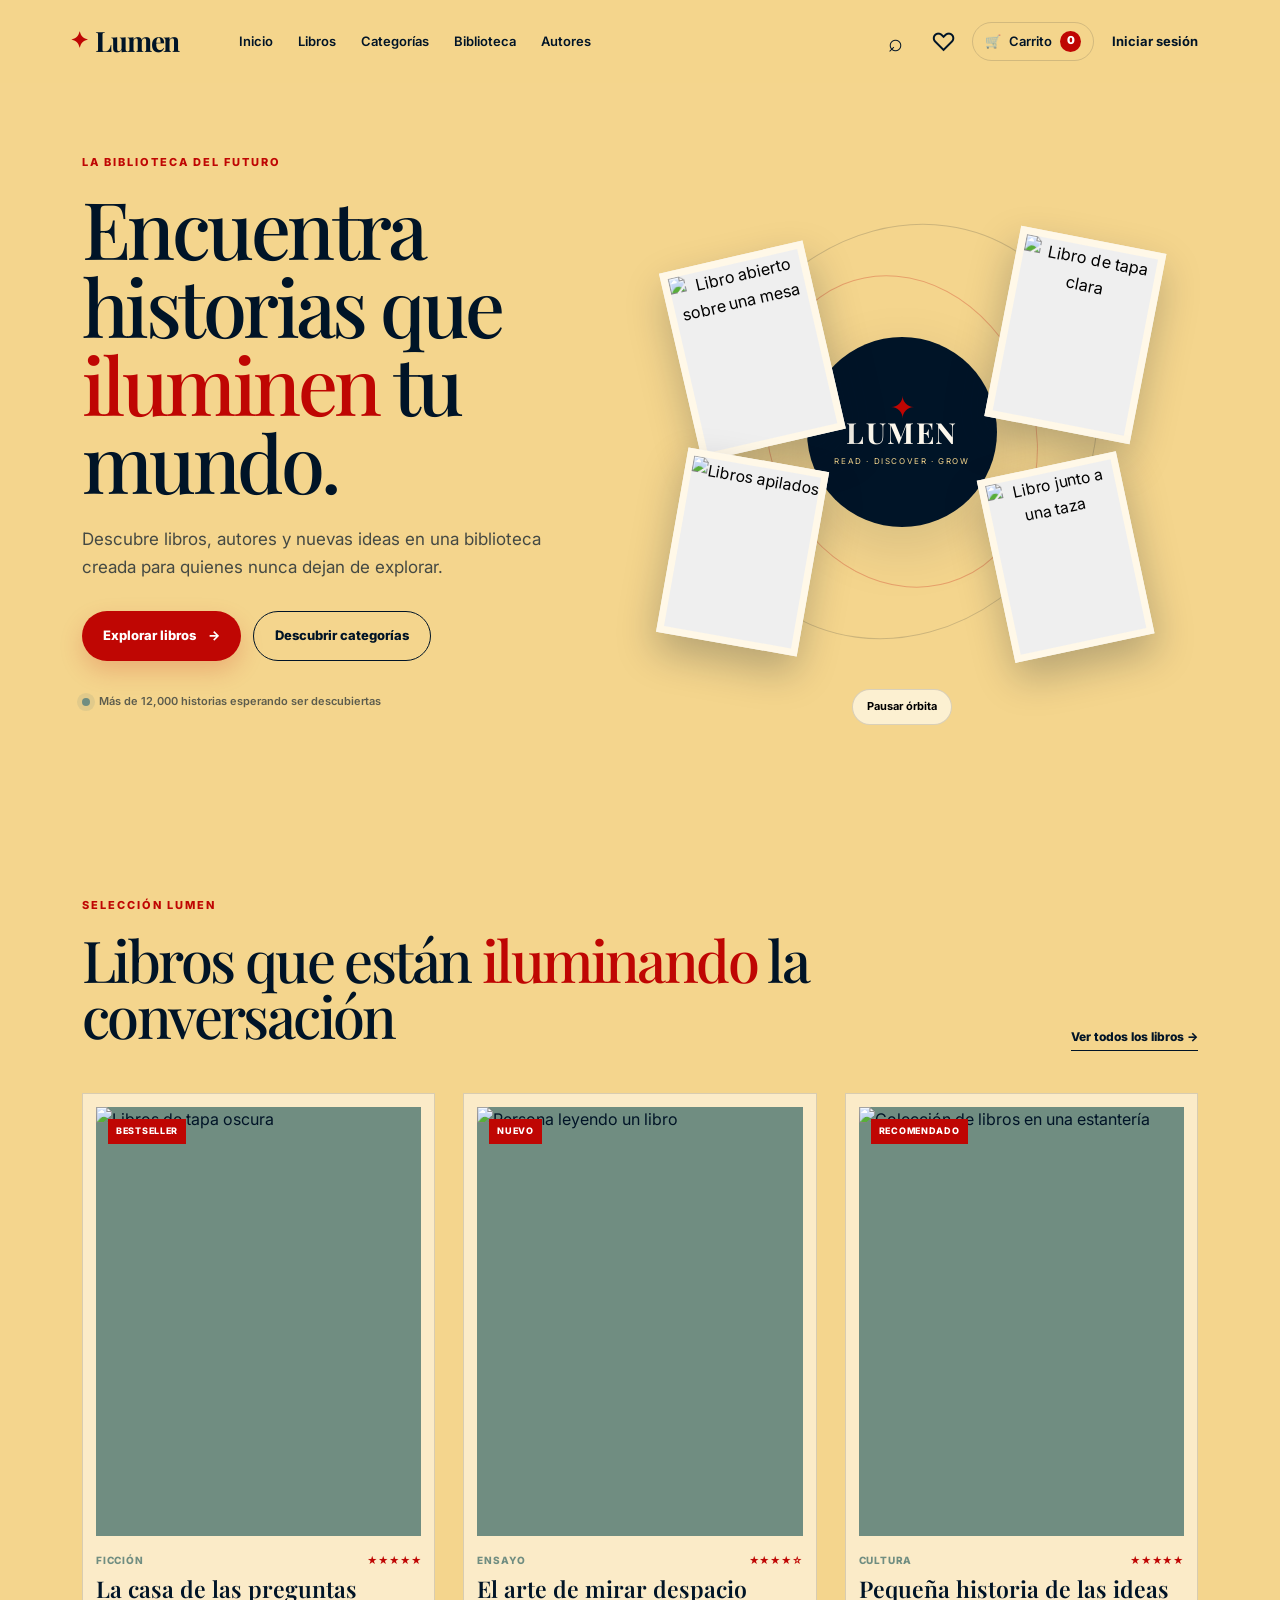
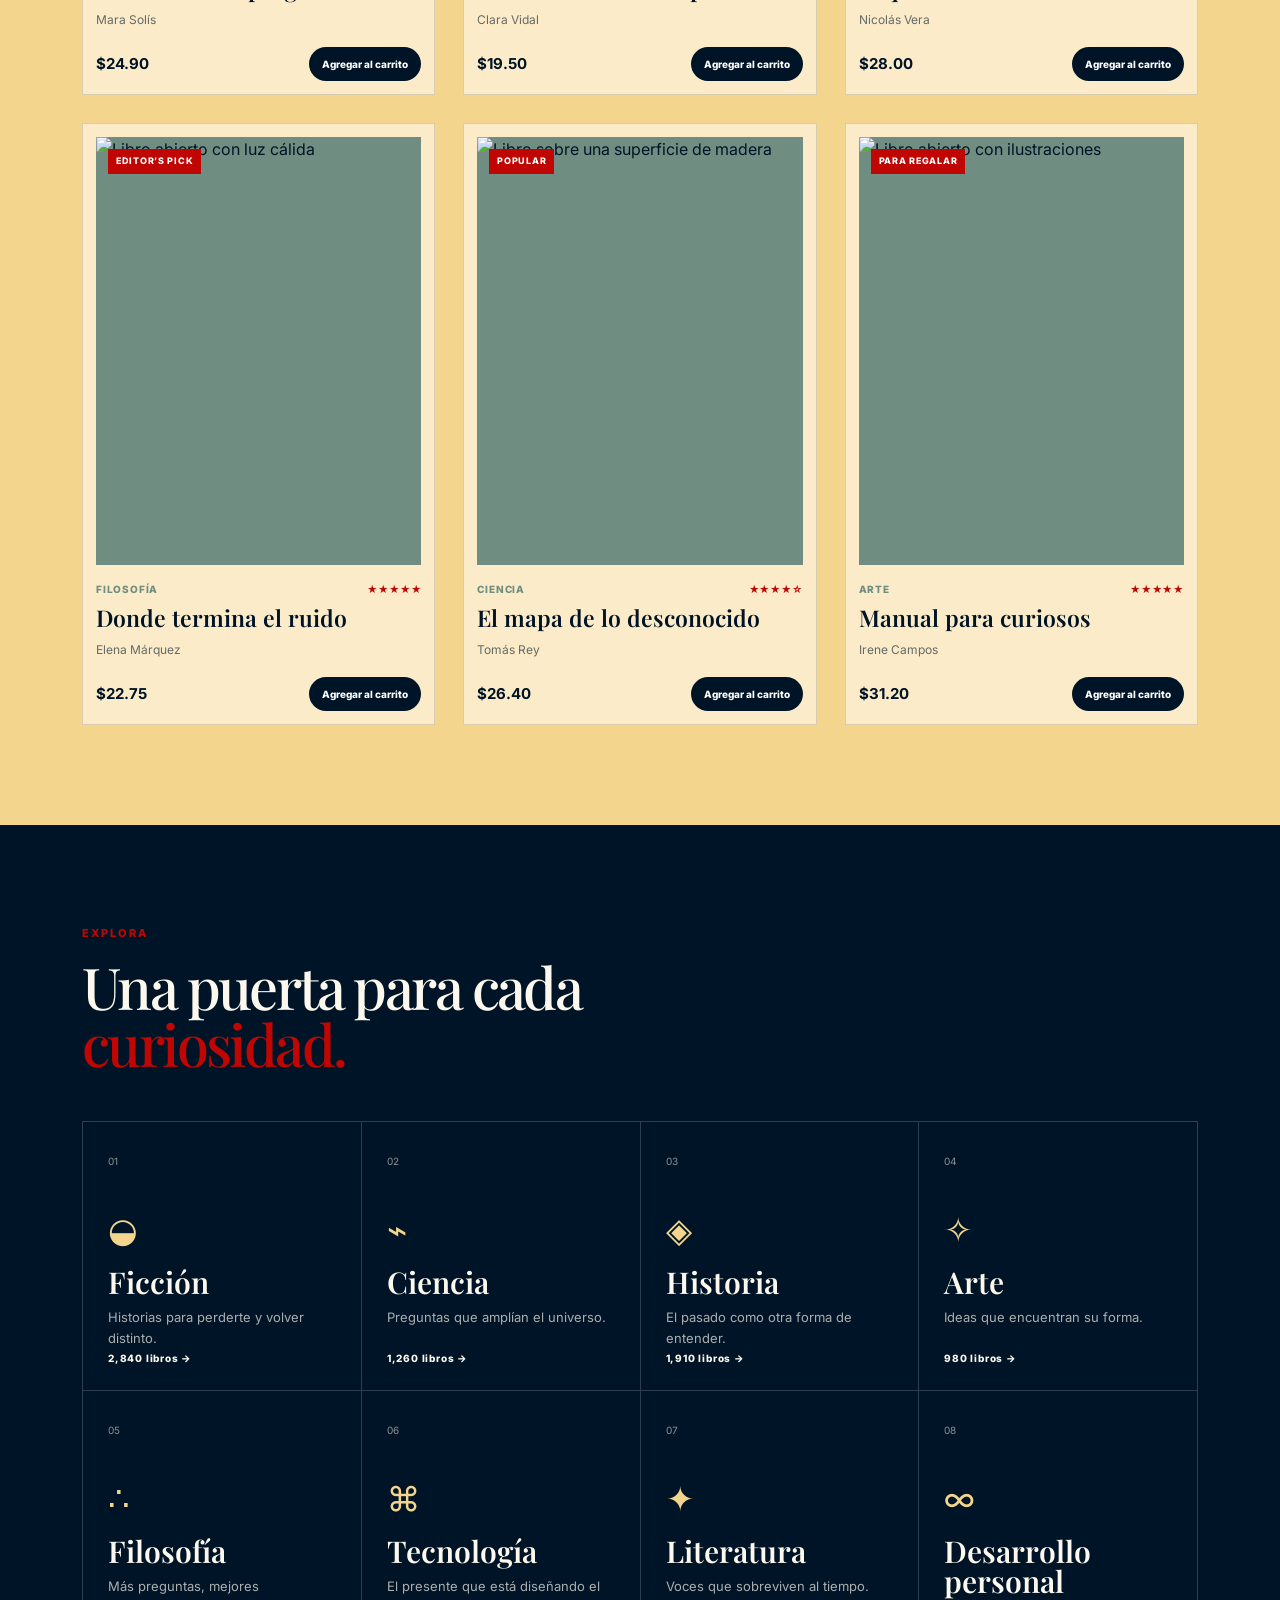
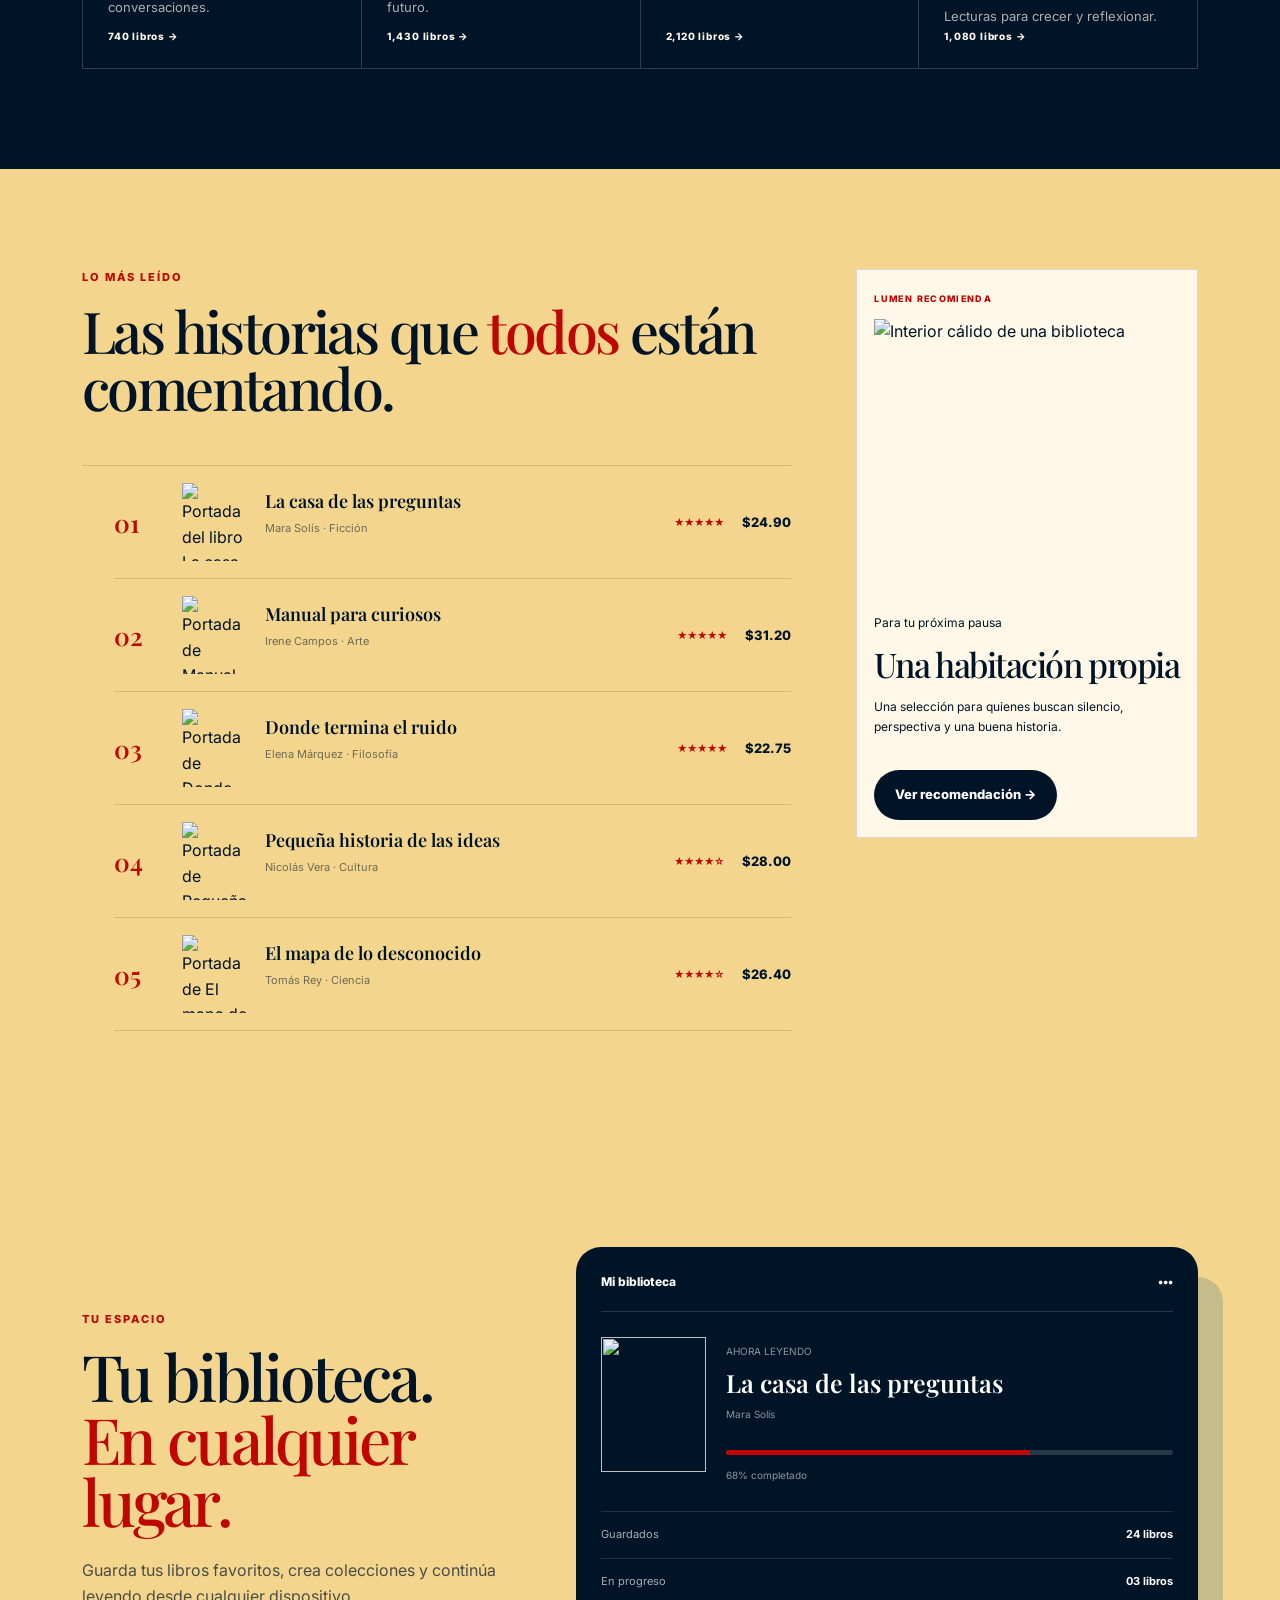
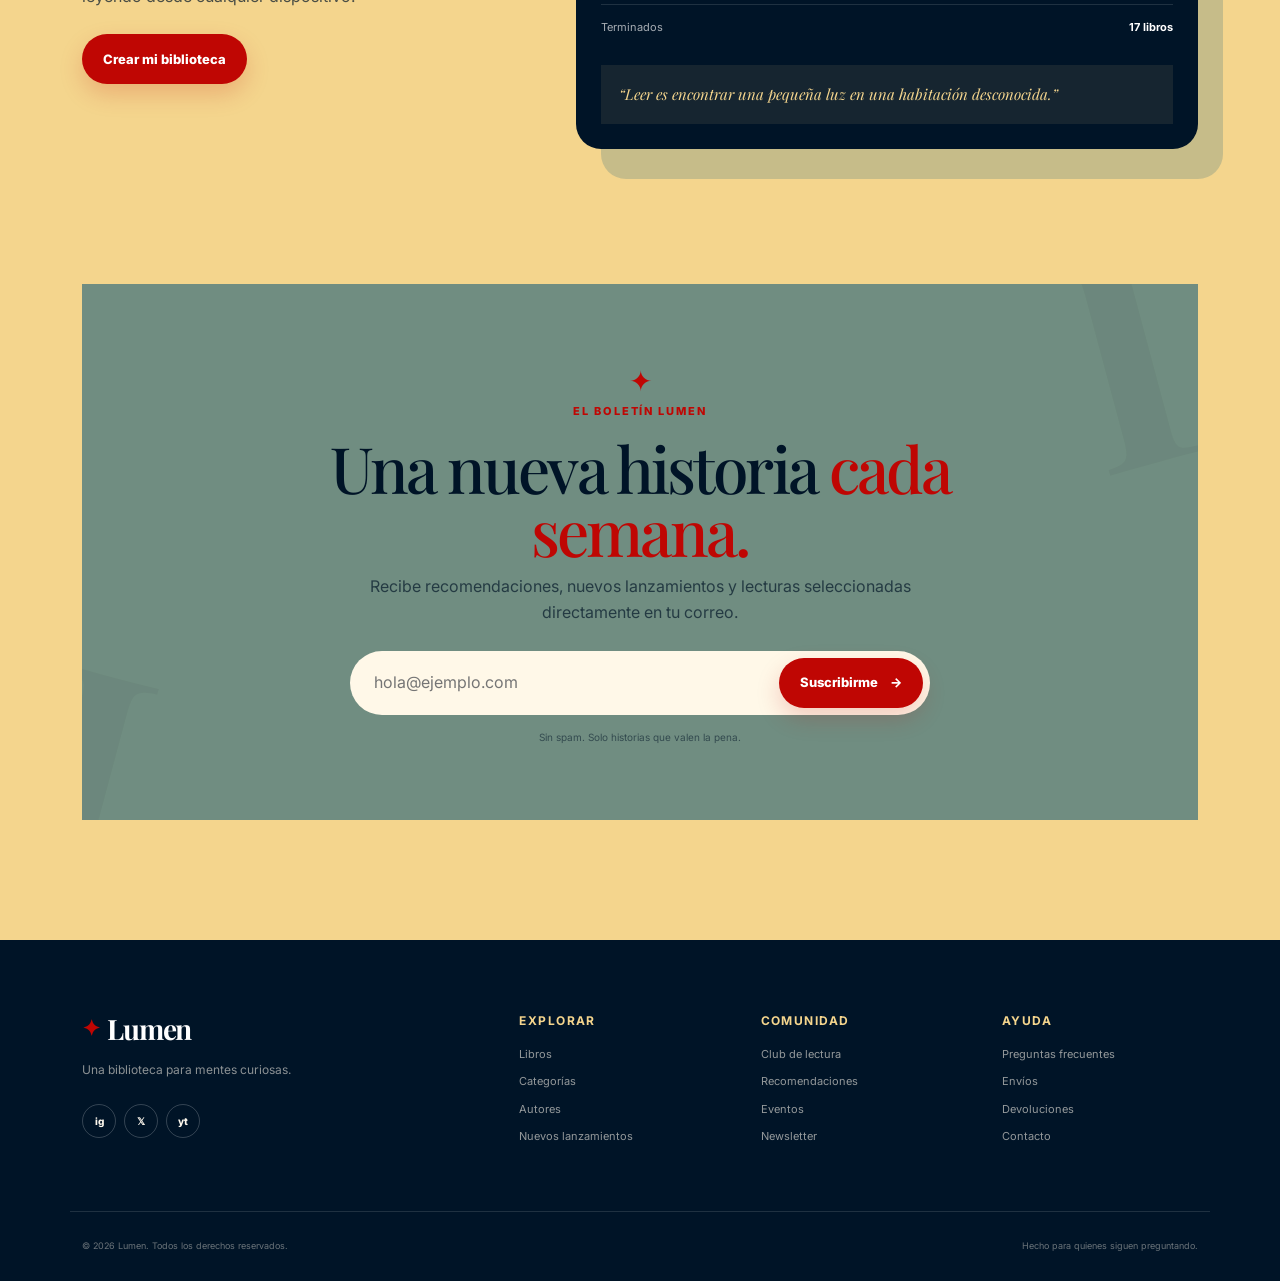
==== templates/html/index.html @ 80632d1a "sql" ====
<!DOCTYPE html>
<html lang="es">
<head>
  <meta charset="UTF-8">
  <meta name="viewport" content="width=device-width, initial-scale=1.0">
  <meta name="description" content="Lumen — descubre libros, autores y nuevas ideas en una biblioteca creada para mentes curiosas.">
  <title>Lumen — Historias que iluminan</title>

  <link rel="preconnect" href="https://fonts.googleapis.com">
  <link rel="preconnect" href="https://fonts.gstatic.com" crossorigin>
  <link href="https://fonts.googleapis.com/css2?family=Inter:wght@400;500;600;700&family=Playfair+Display:wght@500;600;700&display=swap" rel="stylesheet">
  
  <link rel="stylesheet" href="/static/css/bootstrap.min.css"></link>
  <link rel="stylesheet" href="/static/css/all.min.css">
  <link rel="stylesheet" href="style.css">
</head>

<body>
  <a class="skip-link" href="#contenido">Saltar al contenido</a>

  <header class="site-header" id="site-header">
    <nav class="nav container" aria-label="Navegación principal">
      <a class="brand" href="#inicio" aria-label="Lumen, inicio">
        <span class="brand-mark" aria-hidden="true">✦</span>
        <span>Lumen</span>
      </a>

      <button class="menu-toggle" type="button" aria-expanded="false" aria-controls="primary-menu" aria-label="Abrir menú">
        <span></span><span></span><span></span>
      </button>

      <div class="nav-menu" id="primary-menu">
        <a href="#inicio">Inicio</a>
        <a href="#libros">Libros</a>
        <a href="#categorias">Categorías</a>
        <a href="#biblioteca">Biblioteca</a>
        <a href="#autores">Autores</a>
      </div>

      <div class="nav-actions">
        <button class="icon-button" type="button" data-action="search" aria-label="Buscar libros">⌕</button>
        <button class="icon-button" type="button" data-action="favorites" aria-label="Favoritos">♡</button>
        <button class="cart-button" type="button" data-action="cart" aria-label="Carrito">
          <span aria-hidden="true">🛒</span>
          <span>Carrito</span>
          <b class="cart-count" aria-live="polite">0</b>
        </button>
        <a class="login-link" href="#newsletter">Iniciar sesión</a>
      </div>
    </nav>
  </header>

  <main id="contenido">
    <section class="hero container" id="inicio" aria-labelledby="hero-title">
      <div class="hero-copy reveal">
        <p class="eyebrow">LA BIBLIOTECA DEL FUTURO</p>
        <h1 id="hero-title">Encuentra historias que <em>iluminen</em> tu mundo.</h1>
        <p class="hero-description">
          Descubre libros, autores y nuevas ideas en una biblioteca creada para quienes nunca dejan de explorar.
        </p>
        <div class="hero-actions">
          <a class="button button-primary" href="#libros">Explorar libros <span>→</span></a>
          <a class="button button-ghost" href="#categorias">Descubrir categorías</a>
        </div>
        <div class="hero-note">
          <span class="status-dot" aria-hidden="true"></span>
          Más de 12,000 historias esperando ser descubiertas
        </div>
      </div>

      <div class="hero-visual reveal" aria-label="Selección de libros destacados">
        <div class="orbit-scene">
          <div class="orbit-ring orbit-ring-one"></div>
          <div class="orbit-ring orbit-ring-two"></div>

          <div class="orbit-core">
            <span class="core-star" aria-hidden="true">✦</span>
            <strong>LUMEN</strong>
            <small>READ · DISCOVER · GROW</small>
          </div>

          <button class="orbit-book book-a" type="button" data-book="El jardín de las ideas" aria-label="Ver El jardín de las ideas">
            <img src="https://images.unsplash.com/photo-1544947950-fa07a98d237f?auto=format&fit=crop&w=500&q=85" alt="Libro abierto sobre una mesa">
          </button>
          <button class="orbit-book book-b" type="button" data-book="Atlas de lo cotidiano" aria-label="Ver Atlas de lo cotidiano">
            <img src="https://images.unsplash.com/photo-1512820790803-83ca734da794?auto=format&fit=crop&w=500&q=85" alt="Libro de tapa clara">
          </button>
          <button class="orbit-book book-c" type="button" data-book="Cartas desde la noche" aria-label="Ver Cartas desde la noche">
            <img src="https://images.unsplash.com/photo-1495446815901-a7297e633e8d?auto=format&fit=crop&w=500&q=85" alt="Libros apilados">
          </button>
          <button class="orbit-book book-d" type="button" data-book="La ciudad invisible" aria-label="Ver La ciudad invisible">
            <img src="https://images.unsplash.com/photo-1519682337058-a94d519337bc?auto=format&fit=crop&w=500&q=85" alt="Libro junto a una taza">
          </button>
        </div>
        <button class="orbit-control" type="button" id="orbit-control" aria-pressed="false">Pausar órbita</button>
      </div>
    </section>

    <section class="featured section container" id="libros" aria-labelledby="featured-title">
      <header class="section-heading reveal">
        <div>
          <p class="eyebrow">SELECCIÓN LUMEN</p>
          <h2 id="featured-title">Libros que están <em>iluminando</em> la conversación</h2>
        </div>
        <a class="text-link" href="#libros">Ver todos los libros →</a>
      </header>

      <div class="book-grid">
        <article class="book-card reveal">
          <figure class="book-cover">
            <img src="https://images.unsplash.com/photo-1543002588-bfa74002ed7e?auto=format&fit=crop&w=700&q=85" alt="Libros de tapa oscura">
            <figcaption>Bestseller</figcaption>
          </figure>
          <div class="book-meta"><span>Ficción</span><span>★★★★★</span></div>
          <h3>La casa de las preguntas</h3>
          <p class="author">Mara Solís</p>
          <div class="card-footer"><strong>$24.90</strong><button class="add-cart" type="button">Agregar al carrito</button></div>
        </article>

        <article class="book-card reveal">
          <figure class="book-cover">
            <img src="https://images.unsplash.com/photo-1516979187457-637abb4f9353?auto=format&fit=crop&w=700&q=85" alt="Persona leyendo un libro">
            <figcaption>Nuevo</figcaption>
          </figure>
          <div class="book-meta"><span>Ensayo</span><span>★★★★☆</span></div>
          <h3>El arte de mirar despacio</h3>
          <p class="author">Clara Vidal</p>
          <div class="card-footer"><strong>$19.50</strong><button class="add-cart" type="button">Agregar al carrito</button></div>
        </article>

        <article class="book-card reveal">
          <figure class="book-cover">
            <img src="https://images.unsplash.com/photo-1497633762265-9d179a990aa6?auto=format&fit=crop&w=700&q=85" alt="Colección de libros en una estantería">
            <figcaption>Recomendado</figcaption>
          </figure>
          <div class="book-meta"><span>Cultura</span><span>★★★★★</span></div>
          <h3>Pequeña historia de las ideas</h3>
          <p class="author">Nicolás Vera</p>
          <div class="card-footer"><strong>$28.00</strong><button class="add-cart" type="button">Agregar al carrito</button></div>
        </article>

        <article class="book-card reveal">
          <figure class="book-cover">
            <img src="https://images.unsplash.com/photo-1511108690759-009324a90311?auto=format&fit=crop&w=700&q=85" alt="Libro abierto con luz cálida">
            <figcaption>Editor’s pick</figcaption>
          </figure>
          <div class="book-meta"><span>Filosofía</span><span>★★★★★</span></div>
          <h3>Donde termina el ruido</h3>
          <p class="author">Elena Márquez</p>
          <div class="card-footer"><strong>$22.75</strong><button class="add-cart" type="button">Agregar al carrito</button></div>
        </article>

        <article class="book-card reveal">
          <figure class="book-cover">
            <img src="https://images.unsplash.com/photo-1496104679561-38b3b4d5a0a9?auto=format&fit=crop&w=700&q=85" alt="Libro sobre una superficie de madera">
            <figcaption>Popular</figcaption>
          </figure>
          <div class="book-meta"><span>Ciencia</span><span>★★★★☆</span></div>
          <h3>El mapa de lo desconocido</h3>
          <p class="author">Tomás Rey</p>
          <div class="card-footer"><strong>$26.40</strong><button class="add-cart" type="button">Agregar al carrito</button></div>
        </article>

        <article class="book-card reveal">
          <figure class="book-cover">
            <img src="https://images.unsplash.com/photo-1532012197267-da84d127e765?auto=format&fit=crop&w=700&q=85" alt="Libro abierto con ilustraciones">
            <figcaption>Para regalar</figcaption>
          </figure>
          <div class="book-meta"><span>Arte</span><span>★★★★★</span></div>
          <h3>Manual para curiosos</h3>
          <p class="author">Irene Campos</p>
          <div class="card-footer"><strong>$31.20</strong><button class="add-cart" type="button">Agregar al carrito</button></div>
        </article>
      </div>
    </section>

    <section class="categories section" id="categorias" aria-labelledby="categories-title">
      <div class="container">
        <header class="section-heading reveal">
          <div>
            <p class="eyebrow">EXPLORA</p>
            <h2 id="categories-title">Una puerta para cada <em>curiosidad.</em></h2>
          </div>
        </header>

        <div class="category-grid">
          <a class="category-card category-featured reveal" href="#libros">
            <span class="category-number">01</span>
            <span class="category-icon">◒</span>
            <h3>Ficción</h3>
            <p>Historias para perderte y volver distinto.</p>
            <small>2,840 libros →</small>
          </a>
          <a class="category-card reveal" href="#libros"><span class="category-number">02</span><span class="category-icon">⌁</span><h3>Ciencia</h3><p>Preguntas que amplían el universo.</p><small>1,260 libros →</small></a>
          <a class="category-card reveal" href="#libros"><span class="category-number">03</span><span class="category-icon">◈</span><h3>Historia</h3><p>El pasado como otra forma de entender.</p><small>1,910 libros →</small></a>
          <a class="category-card reveal" href="#libros"><span class="category-number">04</span><span class="category-icon">✧</span><h3>Arte</h3><p>Ideas que encuentran su forma.</p><small>980 libros →</small></a>
          <a class="category-card reveal" href="#libros"><span class="category-number">05</span><span class="category-icon">∴</span><h3>Filosofía</h3><p>Más preguntas, mejores conversaciones.</p><small>740 libros →</small></a>
          <a class="category-card reveal" href="#libros"><span class="category-number">06</span><span class="category-icon">⌘</span><h3>Tecnología</h3><p>El presente que está diseñando el futuro.</p><small>1,430 libros →</small></a>
          <a class="category-card reveal" href="#libros"><span class="category-number">07</span><span class="category-icon">✦</span><h3>Literatura</h3><p>Voces que sobreviven al tiempo.</p><small>2,120 libros →</small></a>
          <a class="category-card reveal" href="#libros"><span class="category-number">08</span><span class="category-icon">∞</span><h3>Desarrollo personal</h3><p>Lecturas para crecer y reflexionar.</p><small>1,080 libros →</small></a>
        </div>
      </div>
    </section>

    <section class="ranking-section section container" id="autores" aria-labelledby="ranking-title">
      <div class="ranking-main">
        <header class="section-heading reveal">
          <div>
            <p class="eyebrow">LO MÁS LEÍDO</p>
            <h2 id="ranking-title">Las historias que <em>todos</em> están comentando.</h2>
          </div>
        </header>

        <ol class="book-ranking">
          <li class="ranking-item reveal"><span class="rank">01</span><img src="https://images.unsplash.com/photo-1543002588-bfa74002ed7e?auto=format&fit=crop&w=180&q=80" alt="Portada del libro La casa de las preguntas"><div><h3>La casa de las preguntas</h3><p>Mara Solís · Ficción</p></div><strong>★★★★★</strong><span>$24.90</span></li>
          <li class="ranking-item reveal"><span class="rank">02</span><img src="https://images.unsplash.com/photo-1532012197267-da84d127e765?auto=format&fit=crop&w=180&q=80" alt="Portada de Manual para curiosos"><div><h3>Manual para curiosos</h3><p>Irene Campos · Arte</p></div><strong>★★★★★</strong><span>$31.20</span></li>
          <li class="ranking-item reveal"><span class="rank">03</span><img src="https://images.unsplash.com/photo-1511108690759-009324a90311?auto=format&fit=crop&w=180&q=80" alt="Portada de Donde termina el ruido"><div><h3>Donde termina el ruido</h3><p>Elena Márquez · Filosofía</p></div><strong>★★★★★</strong><span>$22.75</span></li>
          <li class="ranking-item reveal"><span class="rank">04</span><img src="https://images.unsplash.com/photo-1497633762265-9d179a990aa6?auto=format&fit=crop&w=180&q=80" alt="Portada de Pequeña historia de las ideas"><div><h3>Pequeña historia de las ideas</h3><p>Nicolás Vera · Cultura</p></div><strong>★★★★☆</strong><span>$28.00</span></li>
          <li class="ranking-item reveal"><span class="rank">05</span><img src="https://images.unsplash.com/photo-1496104679561-38b3b4d5a0a9?auto=format&fit=crop&w=180&q=80" alt="Portada de El mapa de lo desconocido"><div><h3>El mapa de lo desconocido</h3><p>Tomás Rey · Ciencia</p></div><strong>★★★★☆</strong><span>$26.40</span></li>
        </ol>
      </div>

      <aside class="recommendation reveal" aria-labelledby="recommendation-title">
        <span class="aside-label">LUMEN RECOMIENDA</span>
        <div class="recommendation-image">
          <img src="https://images.unsplash.com/photo-1507842217343-583bb7270b66?auto=format&fit=crop&w=800&q=85" alt="Interior cálido de una biblioteca">
        </div>
        <p>Para tu próxima pausa</p>
        <h2 id="recommendation-title">Una habitación propia</h2>
        <p>Una selección para quienes buscan silencio, perspectiva y una buena historia.</p>
        <a class="button button-dark" href="#libros">Ver recomendación →</a>
      </aside>
    </section>

    <section class="library-highlight section container" id="biblioteca" aria-labelledby="library-title">
      <div class="library-copy reveal">
        <p class="eyebrow">TU ESPACIO</p>
        <h2 id="library-title">Tu biblioteca.<br><em>En cualquier lugar.</em></h2>
        <p>Guarda tus libros favoritos, crea colecciones y continúa leyendo desde cualquier dispositivo.</p>
        <a class="button button-primary" href="#newsletter">Crear mi biblioteca</a>
      </div>

      <div class="library-dashboard reveal" aria-label="Vista previa de la biblioteca digital">
        <div class="dashboard-top"><span>Mi biblioteca</span><span>•••</span></div>
        <div class="reading-progress">
          <div class="mini-cover"><img src="https://images.unsplash.com/photo-1543002588-bfa74002ed7e?auto=format&fit=crop&w=240&q=80" alt=""></div>
          <div><small>AHORA LEYENDO</small><h3>La casa de las preguntas</h3><p>Mara Solís</p><div class="progress"><span></span></div><small>68% completado</small></div>
        </div>
        <div class="dashboard-row"><span>Guardados</span><strong>24 libros</strong></div>
        <div class="dashboard-row"><span>En progreso</span><strong>03 libros</strong></div>
        <div class="dashboard-row"><span>Terminados</span><strong>17 libros</strong></div>
        <div class="dashboard-quote">“Leer es encontrar una pequeña luz en una habitación desconocida.”</div>
      </div>
    </section>

    <section class="newsletter section container" id="newsletter" aria-labelledby="newsletter-title">
      <div class="newsletter-inner reveal">
        <span class="newsletter-star" aria-hidden="true">✦</span>
        <p class="eyebrow">EL BOLETÍN LUMEN</p>
        <h2 id="newsletter-title">Una nueva historia <em>cada semana.</em></h2>
        <p>Recibe recomendaciones, nuevos lanzamientos y lecturas seleccionadas directamente en tu correo.</p>
        <form id="newsletter-form" novalidate>
          <label class="sr-only" for="email">Tu correo electrónico</label>
          <input type="email" id="email" name="email" placeholder="hola@ejemplo.com" autocomplete="email" required>
          <button type="submit" class="button button-primary">Suscribirme <span>→</span></button>
        </form>
        <small>Sin spam. Solo historias que valen la pena.</small>
      </div>
    </section>
  </main>

  <footer class="site-footer">
    <div class="container footer-grid">
      <div class="footer-brand">
        <a class="brand brand-light" href="#inicio"><span class="brand-mark">✦</span><span>Lumen</span></a>
        <p>Una biblioteca para mentes curiosas.</p>
        <div class="socials"><a href="#" aria-label="Instagram">ig</a><a href="#" aria-label="X">𝕏</a><a href="#" aria-label="YouTube">yt</a></div>
      </div>

      <nav aria-label="Explorar">
        <h2>Explorar</h2>
        <a href="#libros">Libros</a><a href="#categorias">Categorías</a><a href="#autores">Autores</a><a href="#libros">Nuevos lanzamientos</a>
      </nav>
      <nav aria-label="Comunidad">
        <h2>Comunidad</h2>
        <a href="#">Club de lectura</a><a href="#">Recomendaciones</a><a href="#">Eventos</a><a href="#newsletter">Newsletter</a>
      </nav>
      <nav aria-label="Ayuda">
        <h2>Ayuda</h2>
        <a href="#">Preguntas frecuentes</a><a href="#">Envíos</a><a href="#">Devoluciones</a><a href="#">Contacto</a>
      </nav>
    </div>
    <div class="container footer-bottom">
      <span>© 2026 Lumen. Todos los derechos reservados.</span>
      <span>Hecho para quienes siguen preguntando.</span>
    </div>
  </footer>

  <div class="toast" role="status" aria-live="polite"></div>

  <dialog class="book-dialog" id="book-dialog">
    <button class="dialog-close" type="button" aria-label="Cerrar">×</button>
    <div class="dialog-content">
      <span class="eyebrow">DESCUBRIMIENTO</span>
      <h2 id="dialog-title">El jardín de las ideas</h2>
      <p>Una portada en órbita. Hazla girar, detente y deja que la próxima historia encuentre su camino hacia ti.</p>
      <button class="button button-primary dialog-add" type="button">Agregar al carrito</button>
    </div>
  </dialog>

  <script src="/static/js/bootstrap.bundle.min.js"></script>
  <script src="/static/js/all.min.js"></script>
  <script src="script.js" defer></script>


</body>
</html>
---- templates/html/style.css ----
:root {
  --primario: #001427;
  --secundario: #708D81;
  --fondo: #F4D58D;
  --acento: #BF0603;
  --acento-oscuro: #8D0801;
  --texto: #001427;
  --textoo-claro: #FDF8ED;
  --superficie: #FFF8E8;
  --borde: rgba(0, 20, 39, .14);
  --sombra: 0 20px 60px rgba(0, 20, 39, .12);
  --radius: 22px;
  --container: 1240px;
}

* { box-sizing: border-box; margin: 0; padding: 0; }
html { scroll-behavior: smooth; }
body {
  background: var(--fondo);
  color: var(--texto);
  font-family: "Inter", sans-serif;
  line-height: 1.6;
  overflow-x: hidden;
}
img { display: block; width: 100%; }
button, input { font: inherit; }
button, a { -webkit-tap-highlight-color: transparent; }
a { color: inherit; text-decoration: none; }
button { border: 0; cursor: pointer; }
.container { width: min(calc(100% - 48px), var(--container)); margin-inline: auto; }
.sr-only { position: absolute; width: 1px; height: 1px; padding: 0; margin: -1px; overflow: hidden; clip: rect(0,0,0,0); white-space: nowrap; border: 0; }
.skip-link { position: fixed; left: 16px; top: -60px; z-index: 1000; background: var(--acento); color: white; padding: 10px 16px; border-radius: 8px; }
.skip-link:focus { top: 16px; }
:focus-visible { outline: 3px solid var(--acento); outline-offset: 4px; }

.site-header {
  position: sticky; top: 0; z-index: 50; background: rgba(244, 213, 141, .94);
  backdrop-filter: blur(14px); border-bottom: 1px solid transparent; transition: .3s ease;
}
.site-header.scrolled { background: rgba(253,248,237,.96); box-shadow: 0 8px 30px rgba(0,20,39,.08); border-color: var(--borde); }
.nav { min-height: 82px; display: flex; align-items: center; gap: 28px; }
.brand { display: inline-flex; align-items: center; gap: 8px; font: 700 28px/1 "Playfair Display", serif; letter-spacing: -.04em; }
.brand-mark { color: var(--acento); font-family: serif; font-size: 22px; }
.nav-menu { display: flex; align-items: center; gap: 25px; margin-left: 32px; font-size: 13px; font-weight: 600; }
.nav-menu a, .login-link { position: relative; }
.nav-menu a::after { content: ""; position: absolute; left: 0; right: 100%; bottom: -6px; height: 2px; background: var(--acento); transition: .25s; }
.nav-menu a:hover::after { right: 0; }
.nav-actions { display: flex; align-items: center; gap: 10px; margin-left: auto; }
.icon-button, .cart-button { background: transparent; color: var(--primario); }
.icon-button { width: 38px; height: 38px; font-size: 25px; }
.cart-button { display: flex; gap: 8px; align-items: center; font-size: 13px; font-weight: 600; padding: 8px 12px; border: 1px solid var(--borde); border-radius: 999px; }
.cart-count { display: grid; place-items: center; min-width: 21px; height: 21px; padding-inline: 4px; background: var(--acento); color: white; border-radius: 50%; font-size: 11px; }
.login-link { font-size: 13px; font-weight: 700; margin-left: 8px; }
.menu-toggle { display: none; background: transparent; width: 42px; height: 42px; }
.menu-toggle span { display: block; width: 24px; height: 2px; background: var(--primario); margin: 5px auto; }

.hero { min-height: 700px; display: grid; grid-template-columns: .9fr 1.1fr; align-items: center; gap: 40px; padding-top: 54px; padding-bottom: 70px; }
.eyebrow { color: var(--acento); font-size: 11px; font-weight: 800; letter-spacing: .18em; }
.hero h1, h2 { font-family: "Playfair Display", serif; line-height: .98; letter-spacing: -.045em; }
.hero h1 { max-width: 700px; margin-top: 18px; font-size: clamp(52px, 6.2vw, 90px); }
em { color: var(--acento); font-style: normal; }
.hero-description { max-width: 540px; margin-top: 26px; font-size: 17px; color: rgba(0,20,39,.72); }
.hero-actions { display: flex; gap: 12px; flex-wrap: wrap; margin-top: 30px; }
.button { display: inline-flex; align-items: center; justify-content: center; gap: 12px; min-height: 50px; padding: 0 21px; border-radius: 999px; font-size: 13px; font-weight: 800; transition: transform .25s, background .25s, color .25s, box-shadow .25s; }
.button:hover { transform: translateY(-3px); }
.button-primary { color: white; background: var(--acento); box-shadow: 0 10px 25px rgba(191,6,3,.18); }
.button-primary:hover { background: var(--acento-oscuro); }
.button-ghost { border: 1px solid var(--primario); }
.button-dark { background: var(--primario); color: white; }
.hero-note { display: flex; align-items: center; gap: 9px; margin-top: 32px; color: rgba(0,20,39,.62); font-size: 11px; font-weight: 600; }
.status-dot { width: 8px; height: 8px; background: var(--secundario); border-radius: 50%; box-shadow: 0 0 0 5px rgba(112,141,129,.15); }

.hero-visual { min-height: 590px; display: grid; place-items: center; position: relative; }
.orbit-scene { width: min(560px, 100%); aspect-ratio: 1; position: relative; perspective: 900px; }
.orbit-ring { position: absolute; border: 1px solid rgba(0,20,39,.17); border-radius: 50%; inset: 14%; transform: rotate(-15deg) skewX(-7deg); }
.orbit-ring-two { inset: 24%; border-color: rgba(191,6,3,.25); transform: rotate(28deg) skewX(10deg); }
.orbit-core { position: absolute; width: 190px; height: 190px; left: 50%; top: 50%; transform: translate(-50%,-50%); border-radius: 50%; display: grid; place-content: center; text-align: center; background: var(--primario); color: var(--textoo-claro); box-shadow: var(--sombra); z-index: 2; }
.orbit-core strong { font: 700 29px/1 "Playfair Display", serif; letter-spacing: .05em; }
.orbit-core small { margin-top: 8px; font-size: 8px; letter-spacing: .2em; color: var(--fondo); }
.core-star { color: var(--acento); font-size: 30px; line-height: .7; }
.orbit-book { position: absolute; width: 145px; height: 190px; padding: 0; border: 7px solid var(--superficie); overflow: hidden; box-shadow: 0 18px 40px rgba(0,20,39,.25); transform-style: preserve-3d; transition: transform .35s, box-shadow .35s; z-index: 3; }
.orbit-book img { height: 100%; object-fit: cover; }
.orbit-book:hover { transform: scale(1.08) rotateY(12deg) !important; box-shadow: 0 28px 50px rgba(0,20,39,.32); z-index: 5; }
.book-a { left: 9%; top: 18%; transform: rotate(-13deg); }
.book-b { right: 5%; top: 15%; transform: rotate(11deg); }
.book-c { left: 10%; bottom: 11%; transform: rotate(10deg); }
.book-d { right: 9%; bottom: 10%; transform: rotate(-12deg); }
.orbit-control { position: absolute; bottom: 2px; left: 50%; transform: translateX(-50%); padding: 8px 14px; border: 1px solid var(--borde); background: rgba(255,248,232,.75); border-radius: 999px; font-size: 11px; font-weight: 700; z-index: 10; }

.section { padding-top: 100px; padding-bottom: 100px; }
.section-heading { display: flex; align-items: end; justify-content: space-between; gap: 30px; margin-bottom: 42px; }
.section-heading h2 { max-width: 760px; font-size: clamp(40px, 4.5vw, 68px); margin-top: 10px; }
.text-link { font-size: 12px; font-weight: 800; white-space: nowrap; border-bottom: 1px solid var(--primario); padding-bottom: 4px; }

.book-grid { display: grid; grid-template-columns: repeat(3, 1fr); gap: 28px; }
.book-card { background: rgba(255,248,232,.65); border: 1px solid var(--borde); padding: 13px; transition: transform .35s, box-shadow .35s, background .35s; }
.book-card:hover { transform: translateY(-8px); box-shadow: var(--sombra); background: var(--superficie); }
.book-cover { position: relative; aspect-ratio: .76; overflow: hidden; background: var(--secundario); }
.book-cover img { height: 100%; object-fit: cover; transition: transform .6s ease; }
.book-card:hover .book-cover img { transform: scale(1.06); }
.book-cover figcaption { position: absolute; top: 12px; left: 12px; background: var(--acento); color: white; padding: 5px 8px; font-size: 9px; font-weight: 800; text-transform: uppercase; letter-spacing: .08em; }
.book-meta { display: flex; justify-content: space-between; margin-top: 15px; font-size: 10px; font-weight: 800; text-transform: uppercase; letter-spacing: .08em; color: var(--secundario); }
.book-meta span:last-child { color: var(--acento); }
.book-card h3 { margin-top: 8px; font: 600 23px/1.15 "Playfair Display", serif; }
.author { margin-top: 5px; color: rgba(0,20,39,.6); font-size: 12px; }
.card-footer { display: flex; align-items: center; justify-content: space-between; gap: 10px; margin-top: 18px; }
.card-footer strong { font-size: 15px; }
.add-cart { background: var(--primario); color: white; border-radius: 999px; padding: 9px 13px; font-size: 10px; font-weight: 800; transition: .25s; }
.add-cart:hover { background: var(--acento); }

.categories { background: var(--primario); color: var(--textoo-claro); }
.categories .section-heading h2 { color: var(--textoo-claro); }
.category-grid { display: grid; grid-template-columns: repeat(4, 1fr); border-top: 1px solid rgba(255,255,255,.18); border-left: 1px solid rgba(255,255,255,.18); }
.category-card { min-height: 260px; padding: 25px; position: relative; border-right: 1px solid rgba(255,255,255,.18); border-bottom: 1px solid rgba(255,255,255,.18); transition: .35s; }
.category-card:hover { background: var(--acento); transform: translateY(-4px); }
.category-number { font-size: 10px; opacity: .55; }
.category-icon { display: block; margin-top: 30px; color: var(--fondo); font-size: 34px; }
.category-card h3 { margin-top: 10px; font: 600 30px/1 "Playfair Display", serif; }
.category-card p { max-width: 270px; margin-top: 10px; color: rgba(253,248,237,.68); font-size: 13px; }
.category-card small { position: absolute; bottom: 24px; font-size: 10px; font-weight: 800; letter-spacing: .08em; }

.ranking-section { display: grid; grid-template-columns: 1.35fr .65fr; gap: 65px; align-items: start; }
.book-ranking { list-style: none; counter-reset: rank; border-top: 1px solid var(--borde); }
.ranking-item { display: grid; grid-template-columns: 50px 65px 1fr auto auto; align-items: center; gap: 18px; padding: 17px 0; border-bottom: 1px solid var(--borde); }
.rank { font: 600 25px/1 "Playfair Display", serif; color: var(--acento); }
.ranking-item img { width: 65px; height: 78px; object-fit: cover; }
.ranking-item h3 { font: 600 18px/1.2 "Playfair Display", serif; }
.ranking-item p { margin-top: 4px; color: rgba(0,20,39,.55); font-size: 11px; }
.ranking-item strong { font-size: 10px; color: var(--acento); }
.ranking-item > span:last-child { font-weight: 800; font-size: 13px; }
.recommendation { background: var(--superficie); padding: 17px; border: 1px solid var(--borde); }
.aside-label { display: block; color: var(--acento); font-size: 9px; font-weight: 800; letter-spacing: .15em; padding: 5px 0 13px; }
.recommendation-image { aspect-ratio: 1.1; overflow: hidden; }
.recommendation-image img { height: 100%; object-fit: cover; }
.recommendation > p:not(:first-child) { font-size: 12px; margin-top: 16px; }
.recommendation h2 { font-size: 34px; margin-top: 3px; }
.recommendation .button { margin-top: 18px; }

.library-highlight { display: grid; grid-template-columns: .8fr 1.2fr; align-items: center; gap: 80px; }
.library-copy h2 { font-size: clamp(44px, 5vw, 72px); margin-top: 12px; }
.library-copy > p:not(.eyebrow) { max-width: 500px; margin: 25px 0; color: rgba(0,20,39,.7); }
.library-dashboard { background: var(--primario); color: white; padding: 25px; border-radius: 25px; box-shadow: 25px 30px 0 rgba(112,141,129,.35); transform: rotate(1deg); }
.dashboard-top, .dashboard-row { display: flex; justify-content: space-between; align-items: center; }
.dashboard-top { padding-bottom: 20px; border-bottom: 1px solid rgba(255,255,255,.15); font-size: 12px; font-weight: 800; }
.reading-progress { display: grid; grid-template-columns: 105px 1fr; gap: 20px; padding: 25px 0; }
.mini-cover { height: 135px; overflow: hidden; }
.mini-cover img { height: 100%; object-fit: cover; }
.reading-progress h3 { font: 600 25px/1.15 "Playfair Display", serif; margin-top: 6px; }
.reading-progress p, .reading-progress small { font-size: 10px; color: rgba(255,255,255,.55); }
.progress { height: 5px; background: rgba(255,255,255,.15); margin: 28px 0 6px; border-radius: 99px; overflow: hidden; }
.progress span { display: block; width: 68%; height: 100%; background: var(--acento); }
.dashboard-row { border-top: 1px solid rgba(255,255,255,.12); padding: 14px 0; font-size: 11px; color: rgba(255,255,255,.65); }
.dashboard-row strong { color: white; }
.dashboard-quote { margin-top: 14px; padding: 18px; background: rgba(244,213,141,.09); color: var(--fondo); font: italic 15px/1.5 "Playfair Display", serif; }

.newsletter { padding-top: 35px; padding-bottom: 120px; }
.newsletter-inner { background: var(--secundario); color: var(--primario); text-align: center; padding: 75px 30px; position: relative; overflow: hidden; }
.newsletter-inner::before, .newsletter-inner::after { content: "L"; position: absolute; font: 700 300px/1 "Playfair Display", serif; color: rgba(0,20,39,.04); }
.newsletter-inner::before { left: -50px; bottom: -100px; transform: rotate(15deg); }
.newsletter-inner::after { right: -50px; top: -100px; transform: rotate(-15deg); }
.newsletter-star { color: var(--acento); font-size: 28px; }
.newsletter h2 { font-size: clamp(42px, 5vw, 68px); margin: 12px auto; max-width: 800px; }
.newsletter-inner > p:not(.eyebrow) { max-width: 620px; margin: 0 auto 25px; color: rgba(0,20,39,.68); }
.newsletter form { max-width: 580px; display: flex; gap: 8px; margin: auto; background: var(--superficie); padding: 7px; border-radius: 999px; }
.newsletter input { flex: 1; min-width: 0; background: transparent; border: 0; padding: 0 17px; color: var(--primario); outline: none; }
.newsletter small { display: block; margin-top: 14px; font-size: 10px; color: rgba(0,20,39,.55); }

.site-footer { background: var(--primario); color: var(--textoo-claro); padding-top: 75px; }
.footer-grid { display: grid; grid-template-columns: 2fr 1fr 1fr 1fr; gap: 45px; padding-bottom: 65px; }
.brand-light { color: white; }
.footer-brand p { margin-top: 17px; max-width: 240px; color: rgba(253,248,237,.55); font-size: 12px; }
.socials { display: flex; gap: 8px; margin-top: 25px; }
.socials a { width: 34px; height: 34px; display: grid; place-items: center; border: 1px solid rgba(255,255,255,.2); border-radius: 50%; font-size: 10px; font-weight: 800; transition: .25s; }
.socials a:hover { background: var(--acento); border-color: var(--acento); }
.site-footer nav { display: flex; flex-direction: column; gap: 10px; }
.site-footer nav h2 { font: 700 12px/1 "Inter", sans-serif; text-transform: uppercase; letter-spacing: .12em; color: var(--fondo); margin-bottom: 9px; }
.site-footer nav a { color: rgba(253,248,237,.58); font-size: 11px; transition: .2s; }
.site-footer nav a:hover { color: white; transform: translateX(3px); }
.footer-bottom { border-top: 1px solid rgba(255,255,255,.12); min-height: 70px; display: flex; align-items: center; justify-content: space-between; gap: 20px; color: rgba(253,248,237,.42); font-size: 9px; }

.toast { position: fixed; right: 24px; bottom: 24px; z-index: 100; max-width: 330px; padding: 14px 18px; background: var(--primario); color: white; border-left: 4px solid var(--acento); box-shadow: var(--sombra); transform: translateY(30px); opacity: 0; pointer-events: none; transition: .35s; font-size: 12px; }
.toast.show { opacity: 1; transform: translateY(0); }

.book-dialog { width: min(500px, calc(100% - 32px)); border: 0; padding: 40px; background: var(--superficie); color: var(--primario); box-shadow: var(--sombra); }
.book-dialog::backdrop { background: rgba(0,20,39,.65); backdrop-filter: blur(5px); }
.dialog-close { position: absolute; top: 13px; right: 16px; width: 34px; height: 34px; border-radius: 50%; background: var(--primario); color: white; font-size: 21px; }
.dialog-content h2 { font-size: 42px; margin: 10px 0; }
.dialog-content p { color: rgba(0,20,39,.68); margin-bottom: 20px; }

.reveal { opacity: 0; transform: translateY(28px); transition: opacity .75s ease, transform .75s ease; }
.reveal.is-visible { opacity: 1; transform: translateY(0); }

@media (max-width: 1024px) {
  .nav-menu { margin-left: 5px; gap: 14px; }
  .login-link { display: none; }
  .hero { grid-template-columns: 1fr; padding-top: 55px; }
  .hero-copy { text-align: center; }
  .hero-description, .hero-note { margin-left: auto; margin-right: auto; }
  .hero-actions { justify-content: center; }
  .hero-visual { min-height: 530px; }
  .ranking-section { grid-template-columns: 1fr; }
  .recommendation { max-width: 520px; }
  .library-highlight { gap: 45px; }
}

@media (max-width: 768px) {
  .container { width: min(calc(100% - 30px), var(--container)); }
  .nav { min-height: 70px; }
  .menu-toggle { display: block; margin-left: auto; order: 3; }
  .nav-menu { position: absolute; top: 70px; left: 0; right: 0; margin: 0; padding: 20px 24px; background: var(--superficie); border-bottom: 1px solid var(--borde); display: none; flex-direction: column; align-items: flex-start; gap: 18px; box-shadow: 0 15px 25px rgba(0,20,39,.08); }
  .nav-menu.open { display: flex; }
  .nav-actions { margin-left: auto; }
  .nav-actions .icon-button:first-child { display: none; }
  .cart-button span:not(.cart-count) { display: none; }
  .hero { min-height: auto; padding-top: 45px; }
  .hero h1 { font-size: clamp(44px, 12vw, 65px); }
  .hero-visual { min-height: 430px; }
  .orbit-book { width: 105px; height: 145px; border-width: 5px; }
  .orbit-core { width: 145px; height: 145px; }
  .orbit-core strong { font-size: 22px; }
  .section { padding-top: 70px; padding-bottom: 70px; }
  .section-heading { align-items: flex-start; flex-direction: column; }
  .book-grid { grid-template-columns: repeat(2, 1fr); gap: 16px; }
  .book-card h3 { font-size: 19px; }
  .card-footer { align-items: flex-start; flex-direction: column; }
  .add-cart { width: 100%; }
  .category-grid { grid-template-columns: repeat(2, 1fr); }
  .category-card { min-height: 230px; }
  .ranking-item { grid-template-columns: 38px 55px 1fr; gap: 11px; }
  .ranking-item strong, .ranking-item > span:last-child { display: none; }
  .library-highlight { grid-template-columns: 1fr; }
  .library-dashboard { transform: none; }
  .footer-grid { grid-template-columns: 1.5fr 1fr 1fr; }
  .footer-brand { grid-column: 1 / -1; }
}

@media (max-width: 480px) {
  .nav { gap: 8px; }
  .brand { font-size: 24px; }
  .nav-actions { display: none; }
  .menu-toggle { margin-left: auto; }
  .hero-visual { min-height: 355px; }
  .orbit-scene { transform: scale(.84); }
  .book-grid { grid-template-columns: 1fr; }
  .category-grid { grid-template-columns: 1fr; }
  .category-card { min-height: 210px; }
  .ranking-item h3 { font-size: 15px; }
  .reading-progress { grid-template-columns: 85px 1fr; }
  .mini-cover { height: 115px; }
  .newsletter form { flex-direction: column; border-radius: 18px; background: transparent; padding: 0; }
  .newsletter input { height: 52px; background: var(--superficie); border-radius: 999px; }
  .newsletter form .button { width: 100%; }
  .footer-grid { grid-template-columns: 1fr 1fr; }
  .footer-bottom { align-items: flex-start; flex-direction: column; justify-content: center; padding: 18px 0; }
}

@media (prefers-reduced-motion: reduce) {
  *, *::before, *::after {
    animation-duration: .01ms !important;
    animation-iteration-count: 1 !important;
    scroll-behavior: auto !important;
    transition-duration: .01ms !important;
  }
  .reveal { opacity: 1; transform: none; }
}
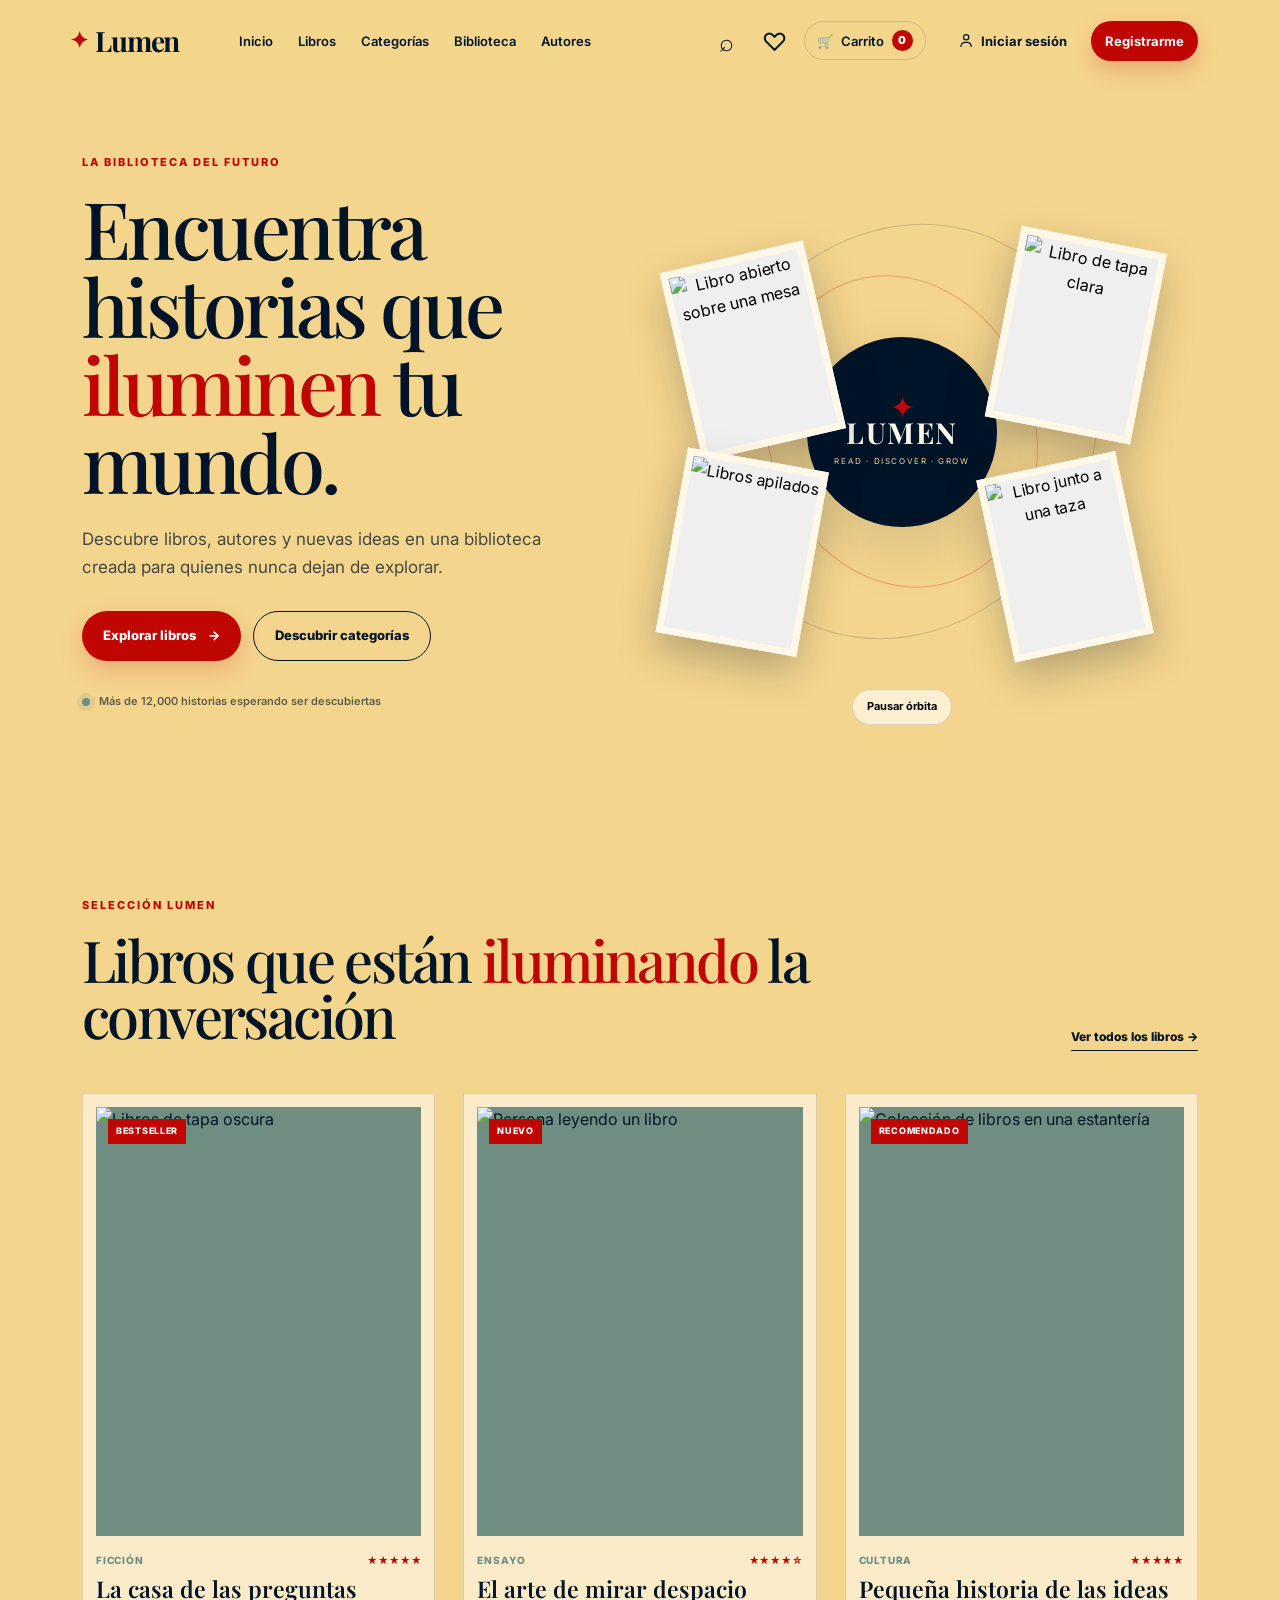
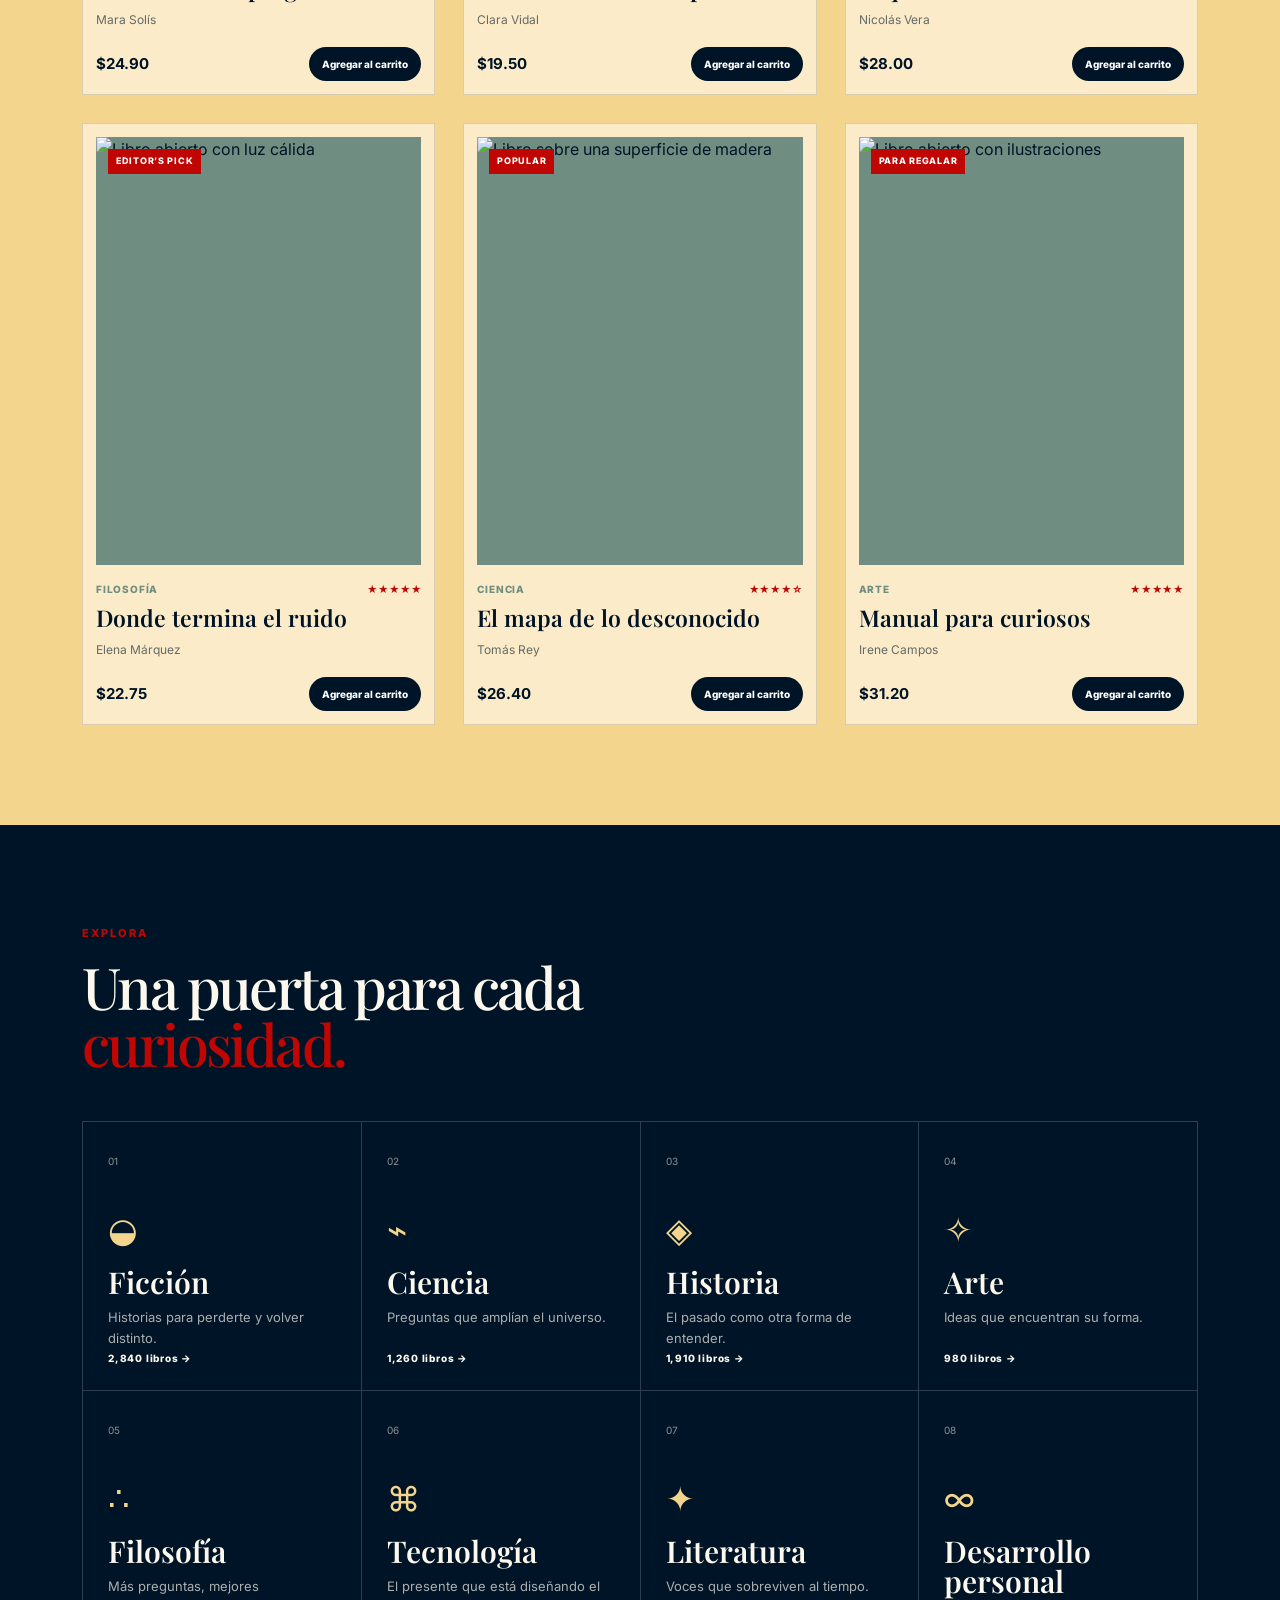
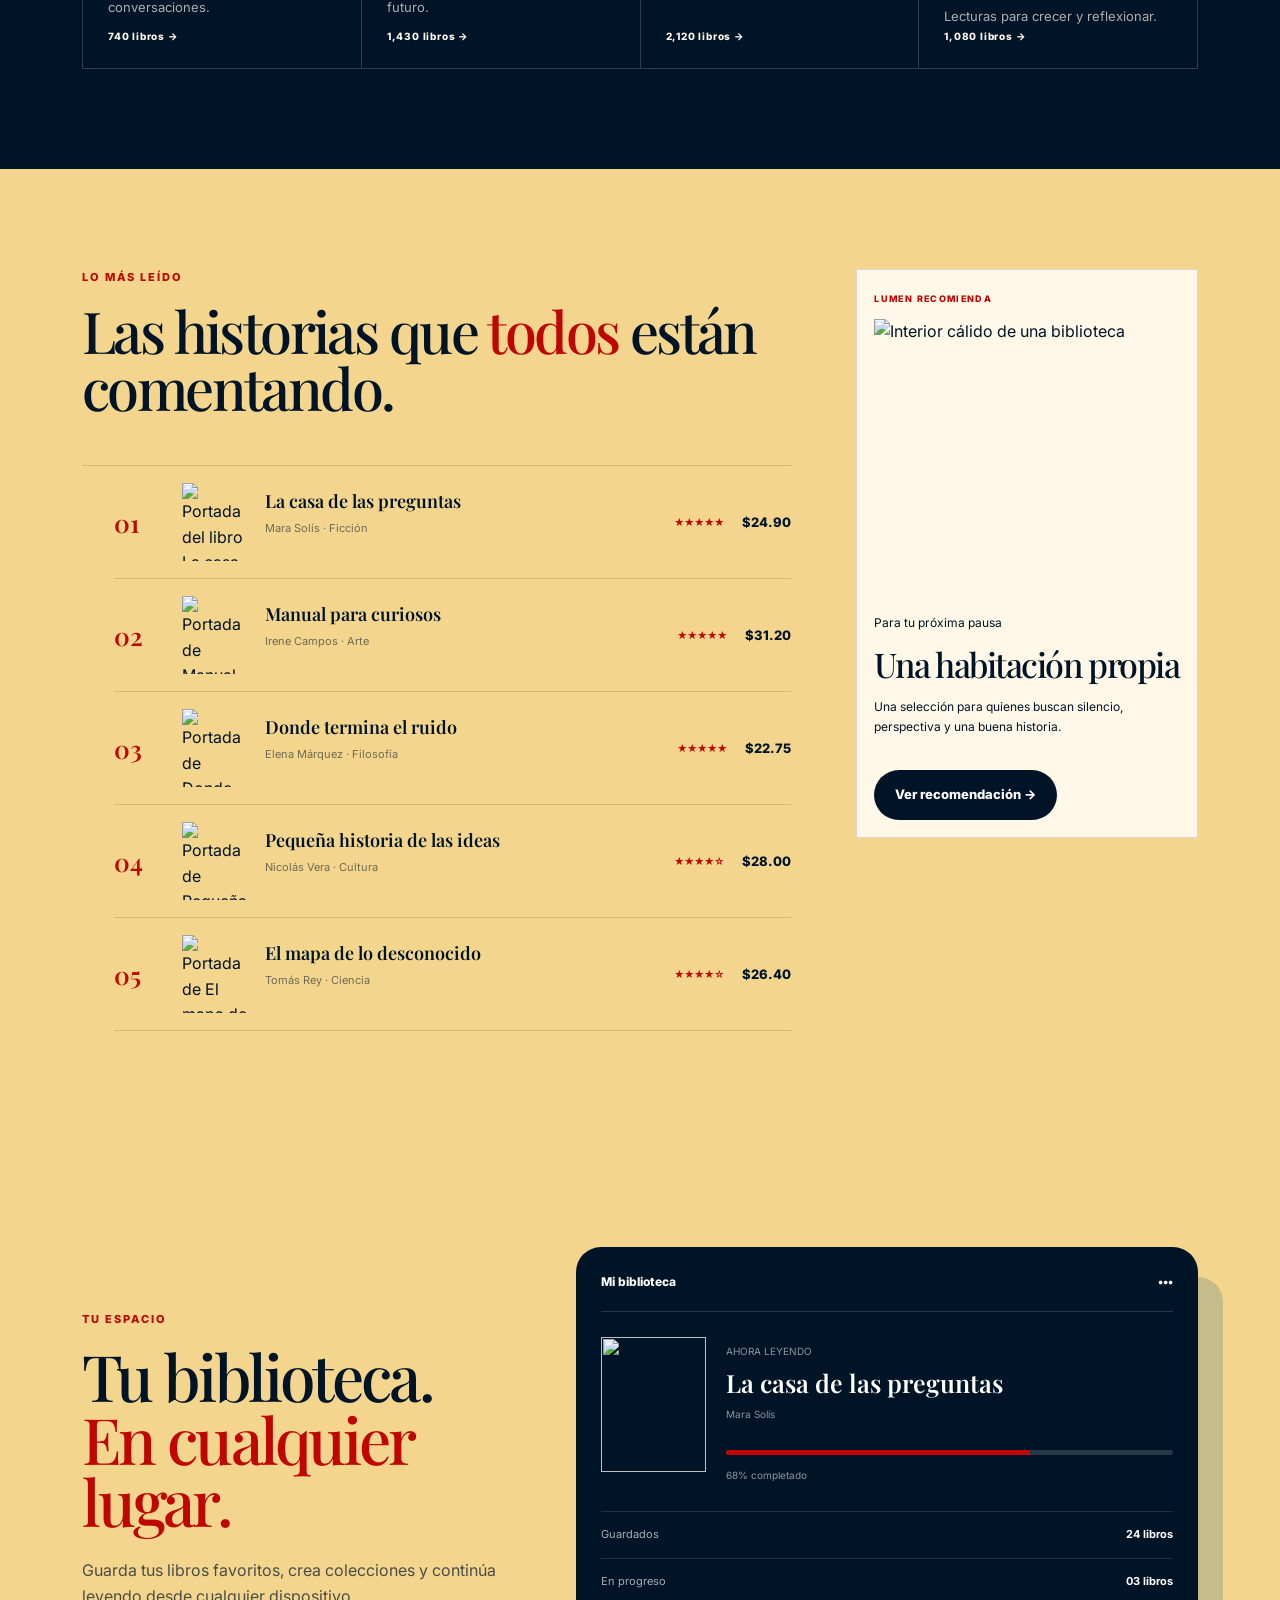
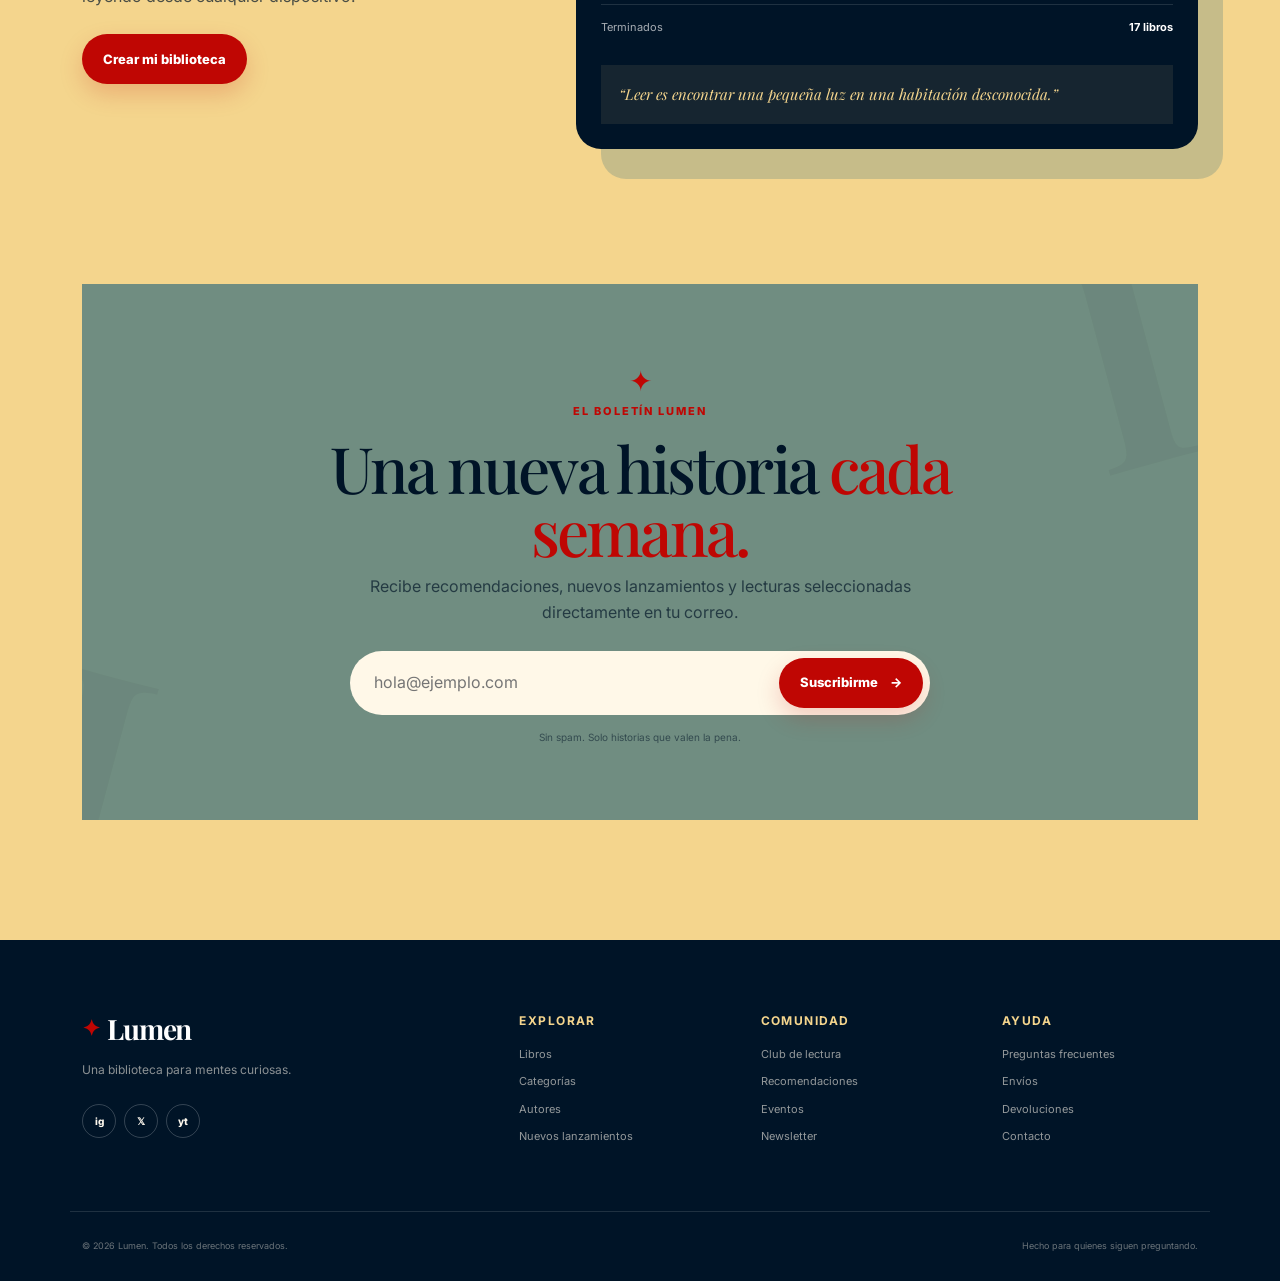
==== commit c43dea75: "landing page 2" ====
--- a/templates/html/index.html
+++ b/templates/html/index.html
@@ -35,6 +35,14 @@
         <a href="#categorias">Categorías</a>
         <a href="#biblioteca">Biblioteca</a>
         <a href="#autores">Autores</a>
+        <div class="nav-auth nav-auth-mobile">
+          <button class="auth-nav-btn auth-nav-login" type="button" data-bs-toggle="modal" data-bs-target="#loginModal">
+            <i class="fa-regular fa-user"></i> Iniciar sesión
+          </button>
+          <button class="auth-nav-btn auth-nav-register" type="button" data-bs-toggle="modal" data-bs-target="#registerModal">
+            Registrarme
+          </button>
+        </div>
       </div>
 
       <div class="nav-actions">
@@ -45,7 +53,14 @@
           <span>Carrito</span>
           <b class="cart-count" aria-live="polite">0</b>
         </button>
-        <a class="login-link" href="#newsletter">Iniciar sesión</a>
+        <div class="nav-auth">
+          <button class="auth-nav-btn auth-nav-login" type="button" data-bs-toggle="modal" data-bs-target="#loginModal">
+            <i class="fa-regular fa-user"></i> Iniciar sesión
+          </button>
+          <button class="auth-nav-btn auth-nav-register" type="button" data-bs-toggle="modal" data-bs-target="#registerModal">
+            Registrarme
+          </button>
+        </div>
       </div>
     </nav>
   </header>
@@ -308,6 +323,122 @@
     </div>
   </dialog>
 
+  <!-- Modal: Iniciar sesión -->
+  <div class="modal fade auth-modal" id="loginModal" tabindex="-1" aria-labelledby="loginModalLabel" aria-hidden="true">
+    <div class="modal-dialog modal-dialog-centered">
+      <div class="modal-content">
+        <button type="button" class="auth-close" data-bs-dismiss="modal" aria-label="Cerrar"><i class="fa-solid fa-xmark"></i></button>
+
+        <div class="auth-body">
+          <span class="auth-mark" aria-hidden="true">✦</span>
+          <p class="eyebrow">BIENVENIDO DE NUEVO</p>
+          <h2 id="loginModalLabel">Inicia sesión</h2>
+          <p class="auth-subtitle">Continúa tu lectura justo donde la dejaste.</p>
+
+          <div class="auth-social">
+            <button type="button" class="auth-social-btn"><i class="fa-brands fa-google"></i> Google</button>
+            <button type="button" class="auth-social-btn"><i class="fa-brands fa-apple"></i> Apple</button>
+          </div>
+          <div class="auth-divider"><span>o con tu correo</span></div>
+
+          <form class="auth-form" id="login-form" novalidate>
+            <label class="auth-field">
+              <i class="fa-regular fa-envelope"></i>
+              <input type="email" id="login-email" name="email" placeholder="Correo electrónico" autocomplete="email" required>
+            </label>
+
+            <label class="auth-field">
+              <i class="fa-solid fa-lock"></i>
+              <input type="password" id="login-password" name="password" placeholder="Contraseña" autocomplete="current-password" required minlength="6">
+              <button type="button" class="auth-toggle-pass" aria-label="Mostrar contraseña" aria-pressed="false">
+                <i class="fa-regular fa-eye"></i>
+              </button>
+            </label>
+
+            <div class="auth-row">
+              <label class="auth-checkbox">
+                <input type="checkbox" name="remember">
+                <span>Recuérdame</span>
+              </label>
+              <a class="auth-link-small" href="#newsletter">¿Olvidaste tu contraseña?</a>
+            </div>
+
+            <button type="submit" class="button button-primary auth-submit">Iniciar sesión <span>→</span></button>
+          </form>
+
+          <p class="auth-switch">¿Aún no tienes cuenta?
+            <button type="button" class="auth-switch-link" data-switch-from="loginModal" data-switch-to="registerModal">Regístrate</button>
+          </p>
+        </div>
+      </div>
+    </div>
+  </div>
+
+  <!-- Modal: Registro -->
+  <div class="modal fade auth-modal" id="registerModal" tabindex="-1" aria-labelledby="registerModalLabel" aria-hidden="true">
+    <div class="modal-dialog modal-dialog-centered">
+      <div class="modal-content">
+        <button type="button" class="auth-close" data-bs-dismiss="modal" aria-label="Cerrar"><i class="fa-solid fa-xmark"></i></button>
+
+        <div class="auth-body">
+          <span class="auth-mark" aria-hidden="true">✦</span>
+          <p class="eyebrow">ÚNETE A LUMEN</p>
+          <h2 id="registerModalLabel">Crea tu cuenta</h2>
+          <p class="auth-subtitle">Guarda libros, arma colecciones y sigue leyendo donde quieras.</p>
+
+          <div class="auth-social">
+            <button type="button" class="auth-social-btn"><i class="fa-brands fa-google"></i> Google</button>
+            <button type="button" class="auth-social-btn"><i class="fa-brands fa-apple"></i> Apple</button>
+          </div>
+          <div class="auth-divider"><span>o con tu correo</span></div>
+
+          <form class="auth-form" id="register-form" novalidate>
+            <label class="auth-field">
+              <i class="fa-regular fa-user"></i>
+              <input type="text" id="register-name" name="name" placeholder="Nombre completo" autocomplete="name" required>
+            </label>
+
+            <label class="auth-field">
+              <i class="fa-regular fa-envelope"></i>
+              <input type="email" id="register-email" name="email" placeholder="Correo electrónico" autocomplete="email" required>
+            </label>
+
+            <label class="auth-field">
+              <i class="fa-solid fa-lock"></i>
+              <input type="password" id="register-password" name="password" placeholder="Contraseña" autocomplete="new-password" required minlength="6">
+              <button type="button" class="auth-toggle-pass" aria-label="Mostrar contraseña" aria-pressed="false">
+                <i class="fa-regular fa-eye"></i>
+              </button>
+            </label>
+
+            <div class="auth-strength" aria-hidden="true">
+              <span></span><span></span><span></span><span></span>
+            </div>
+
+            <label class="auth-field">
+              <i class="fa-solid fa-lock"></i>
+              <input type="password" id="register-confirm" name="confirm" placeholder="Confirmar contraseña" autocomplete="new-password" required minlength="6">
+              <button type="button" class="auth-toggle-pass" aria-label="Mostrar contraseña" aria-pressed="false">
+                <i class="fa-regular fa-eye"></i>
+              </button>
+            </label>
+
+            <label class="auth-checkbox auth-terms">
+              <input type="checkbox" name="terms" required>
+              <span>Acepto los <a href="#" class="auth-link-small">Términos</a> y la <a href="#" class="auth-link-small">Privacidad</a></span>
+            </label>
+
+            <button type="submit" class="button button-primary auth-submit">Crear cuenta <span>→</span></button>
+          </form>
+
+          <p class="auth-switch">¿Ya tienes cuenta?
+            <button type="button" class="auth-switch-link" data-switch-from="registerModal" data-switch-to="loginModal">Inicia sesión</button>
+          </p>
+        </div>
+      </div>
+    </div>
+  </div>
+
   <script src="/static/js/bootstrap.bundle.min.js"></script>
   <script src="/static/js/all.min.js"></script>
   <script src="script.js" defer></script>
--- a/templates/html/style.css
+++ b/templates/html/style.css
@@ -50,7 +50,14 @@
 .icon-button { width: 38px; height: 38px; font-size: 25px; }
 .cart-button { display: flex; gap: 8px; align-items: center; font-size: 13px; font-weight: 600; padding: 8px 12px; border: 1px solid var(--borde); border-radius: 999px; }
 .cart-count { display: grid; place-items: center; min-width: 21px; height: 21px; padding-inline: 4px; background: var(--acento); color: white; border-radius: 50%; font-size: 11px; }
-.login-link { font-size: 13px; font-weight: 700; margin-left: 8px; }
+.nav-auth { display: flex; align-items: center; gap: 10px; margin-left: 8px; }
+.auth-nav-btn { font-size: 13px; font-weight: 700; padding: 10px 14px; border-radius: 999px; transition: transform .25s, background .25s, color .25s, box-shadow .25s; white-space: nowrap; }
+.auth-nav-login { background: transparent; color: var(--primario); display: inline-flex; align-items: center; gap: 7px; }
+.auth-nav-login i { font-size: 13px; }
+.auth-nav-login:hover { color: var(--acento); }
+.auth-nav-register { color: white; background: var(--acento); box-shadow: 0 10px 22px rgba(191,6,3,.2); }
+.auth-nav-register:hover { background: var(--acento-oscuro); transform: translateY(-2px); }
+.nav-auth-mobile { display: none; }
 .menu-toggle { display: none; background: transparent; width: 42px; height: 42px; }
 .menu-toggle span { display: block; width: 24px; height: 2px; background: var(--primario); margin: 5px auto; }
 
@@ -187,12 +194,86 @@
 .dialog-content h2 { font-size: 42px; margin: 10px 0; }
 .dialog-content p { color: rgba(0,20,39,.68); margin-bottom: 20px; }
 
+/* Auth modals (Bootstrap structure, Lumen styling) */
+.auth-modal .modal-dialog { max-width: 460px; }
+.auth-modal .modal-content {
+  border: 0; border-radius: var(--radius); background: var(--superficie); color: var(--texto);
+  box-shadow: var(--sombra); overflow: hidden; position: relative;
+}
+.auth-modal .modal-content::before {
+  content: "L"; position: absolute; right: -35px; top: -70px; font: 700 220px/1 "Playfair Display", serif;
+  color: rgba(0,20,39,.035); pointer-events: none;
+}
+.auth-modal.fade .modal-dialog { transform: translateY(24px) scale(.97); transition: transform .35s ease, opacity .35s ease; }
+.auth-modal.show .modal-dialog { transform: translateY(0) scale(1); }
+.auth-modal .modal-backdrop, .modal-backdrop { background: rgba(0,20,39,.65); }
+.modal-backdrop.show { opacity: 1; backdrop-filter: blur(4px); }
+
+.auth-close {
+  position: absolute; top: 16px; right: 16px; z-index: 3; width: 36px; height: 36px; border-radius: 50%;
+  background: var(--primario); color: white; display: grid; place-items: center; font-size: 15px; transition: .25s;
+}
+.auth-close:hover { background: var(--acento); transform: rotate(90deg); }
+
+.auth-body { position: relative; z-index: 1; padding: 44px 38px 38px; }
+.auth-mark { display: block; color: var(--acento); font-size: 24px; margin-bottom: 6px; }
+.auth-body h2 { font-size: clamp(30px, 4vw, 38px); margin-top: 8px; }
+.auth-subtitle { margin-top: 10px; font-size: 13px; color: rgba(0,20,39,.65); max-width: 340px; }
+
+.auth-social { display: grid; grid-template-columns: 1fr 1fr; gap: 10px; margin-top: 26px; }
+.auth-social-btn {
+  display: flex; align-items: center; justify-content: center; gap: 9px; height: 46px;
+  border: 1px solid var(--borde); border-radius: 999px; background: white; font-size: 12px; font-weight: 700;
+  color: var(--primario); transition: .25s;
+}
+.auth-social-btn:hover { border-color: var(--primario); transform: translateY(-2px); background: var(--textoo-claro); }
+.auth-social-btn i { font-size: 14px; }
+
+.auth-divider { display: flex; align-items: center; gap: 12px; margin: 22px 0; font-size: 10px; font-weight: 700; letter-spacing: .06em; color: rgba(0,20,39,.4); text-transform: uppercase; }
+.auth-divider::before, .auth-divider::after { content: ""; flex: 1; height: 1px; background: var(--borde); }
+
+.auth-form { display: flex; flex-direction: column; gap: 14px; }
+.auth-field {
+  position: relative; display: flex; align-items: center; gap: 12px; height: 52px; padding: 0 16px;
+  background: white; border: 1px solid var(--borde); border-radius: 14px; transition: border-color .25s, box-shadow .25s;
+}
+.auth-field:focus-within { border-color: var(--acento); box-shadow: 0 0 0 4px rgba(191,6,3,.1); }
+.auth-field i:first-child { color: rgba(0,20,39,.4); font-size: 14px; width: 16px; text-align: center; }
+.auth-field:focus-within i:first-child { color: var(--acento); }
+.auth-field input {
+  flex: 1; min-width: 0; height: 100%; border: 0; outline: none; background: transparent; color: var(--texto); font-size: 14px;
+}
+.auth-field input::placeholder { color: rgba(0,20,39,.4); }
+.auth-toggle-pass { background: transparent; color: rgba(0,20,39,.45); font-size: 14px; padding: 4px; transition: color .2s; }
+.auth-toggle-pass:hover { color: var(--acento); }
+
+.auth-strength { display: grid; grid-template-columns: repeat(4, 1fr); gap: 6px; margin-top: -4px; }
+.auth-strength span { height: 4px; border-radius: 999px; background: var(--borde); transition: background .3s; }
+
+.auth-row { display: flex; align-items: center; justify-content: space-between; gap: 12px; font-size: 12px; }
+.auth-checkbox { display: flex; align-items: center; gap: 8px; color: rgba(0,20,39,.7); cursor: pointer; }
+.auth-checkbox input { accent-color: var(--acento); width: 15px; height: 15px; }
+.auth-terms { align-items: flex-start; font-size: 11.5px; line-height: 1.5; }
+.auth-terms input { margin-top: 2px; }
+.auth-link-small { font-weight: 700; color: var(--acento); border-bottom: 1px solid transparent; transition: border-color .2s; }
+.auth-link-small:hover { border-color: var(--acento); }
+
+.auth-submit { width: 100%; margin-top: 6px; }
+.auth-switch { margin-top: 22px; text-align: center; font-size: 12.5px; color: rgba(0,20,39,.65); }
+.auth-switch-link { background: transparent; color: var(--acento); font-weight: 800; padding: 0 2px; }
+.auth-switch-link:hover { text-decoration: underline; }
+
+@media (max-width: 480px) {
+  .auth-body { padding: 38px 22px 30px; }
+  .auth-social { grid-template-columns: 1fr; }
+}
+
 .reveal { opacity: 0; transform: translateY(28px); transition: opacity .75s ease, transform .75s ease; }
 .reveal.is-visible { opacity: 1; transform: translateY(0); }
 
 @media (max-width: 1024px) {
   .nav-menu { margin-left: 5px; gap: 14px; }
-  .login-link { display: none; }
+  .nav-actions > .nav-auth:not(.nav-auth-mobile) { display: none; }
   .hero { grid-template-columns: 1fr; padding-top: 55px; }
   .hero-copy { text-align: center; }
   .hero-description, .hero-note { margin-left: auto; margin-right: auto; }
@@ -209,6 +290,9 @@
   .menu-toggle { display: block; margin-left: auto; order: 3; }
   .nav-menu { position: absolute; top: 70px; left: 0; right: 0; margin: 0; padding: 20px 24px; background: var(--superficie); border-bottom: 1px solid var(--borde); display: none; flex-direction: column; align-items: flex-start; gap: 18px; box-shadow: 0 15px 25px rgba(0,20,39,.08); }
   .nav-menu.open { display: flex; }
+  .nav-auth-mobile { display: flex; flex-direction: column; align-items: stretch; gap: 10px; width: 100%; margin-top: 6px; padding-top: 16px; border-top: 1px solid var(--borde); }
+  .nav-auth-mobile .auth-nav-btn { justify-content: center; }
+  .nav-auth-mobile .auth-nav-login { border: 1px solid var(--borde); }
   .nav-actions { margin-left: auto; }
   .nav-actions .icon-button:first-child { display: none; }
   .cart-button span:not(.cart-count) { display: none; }
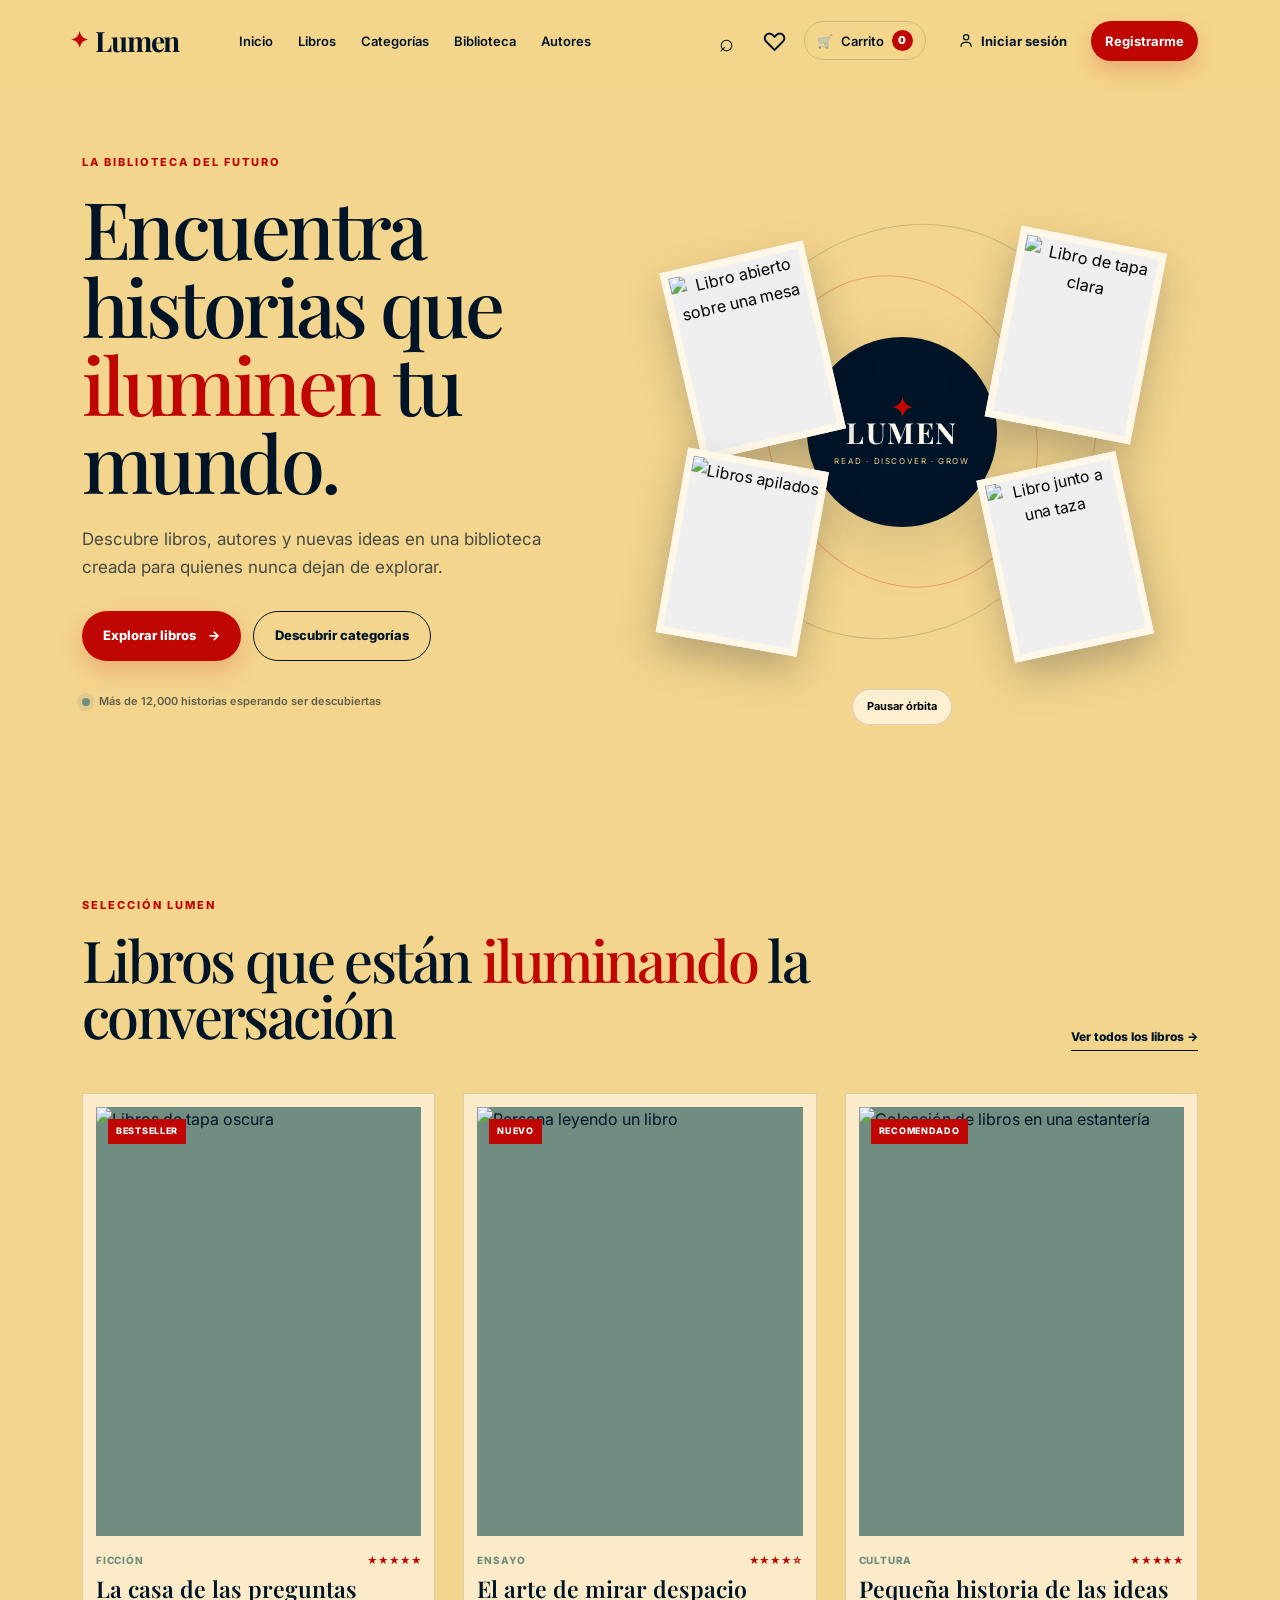
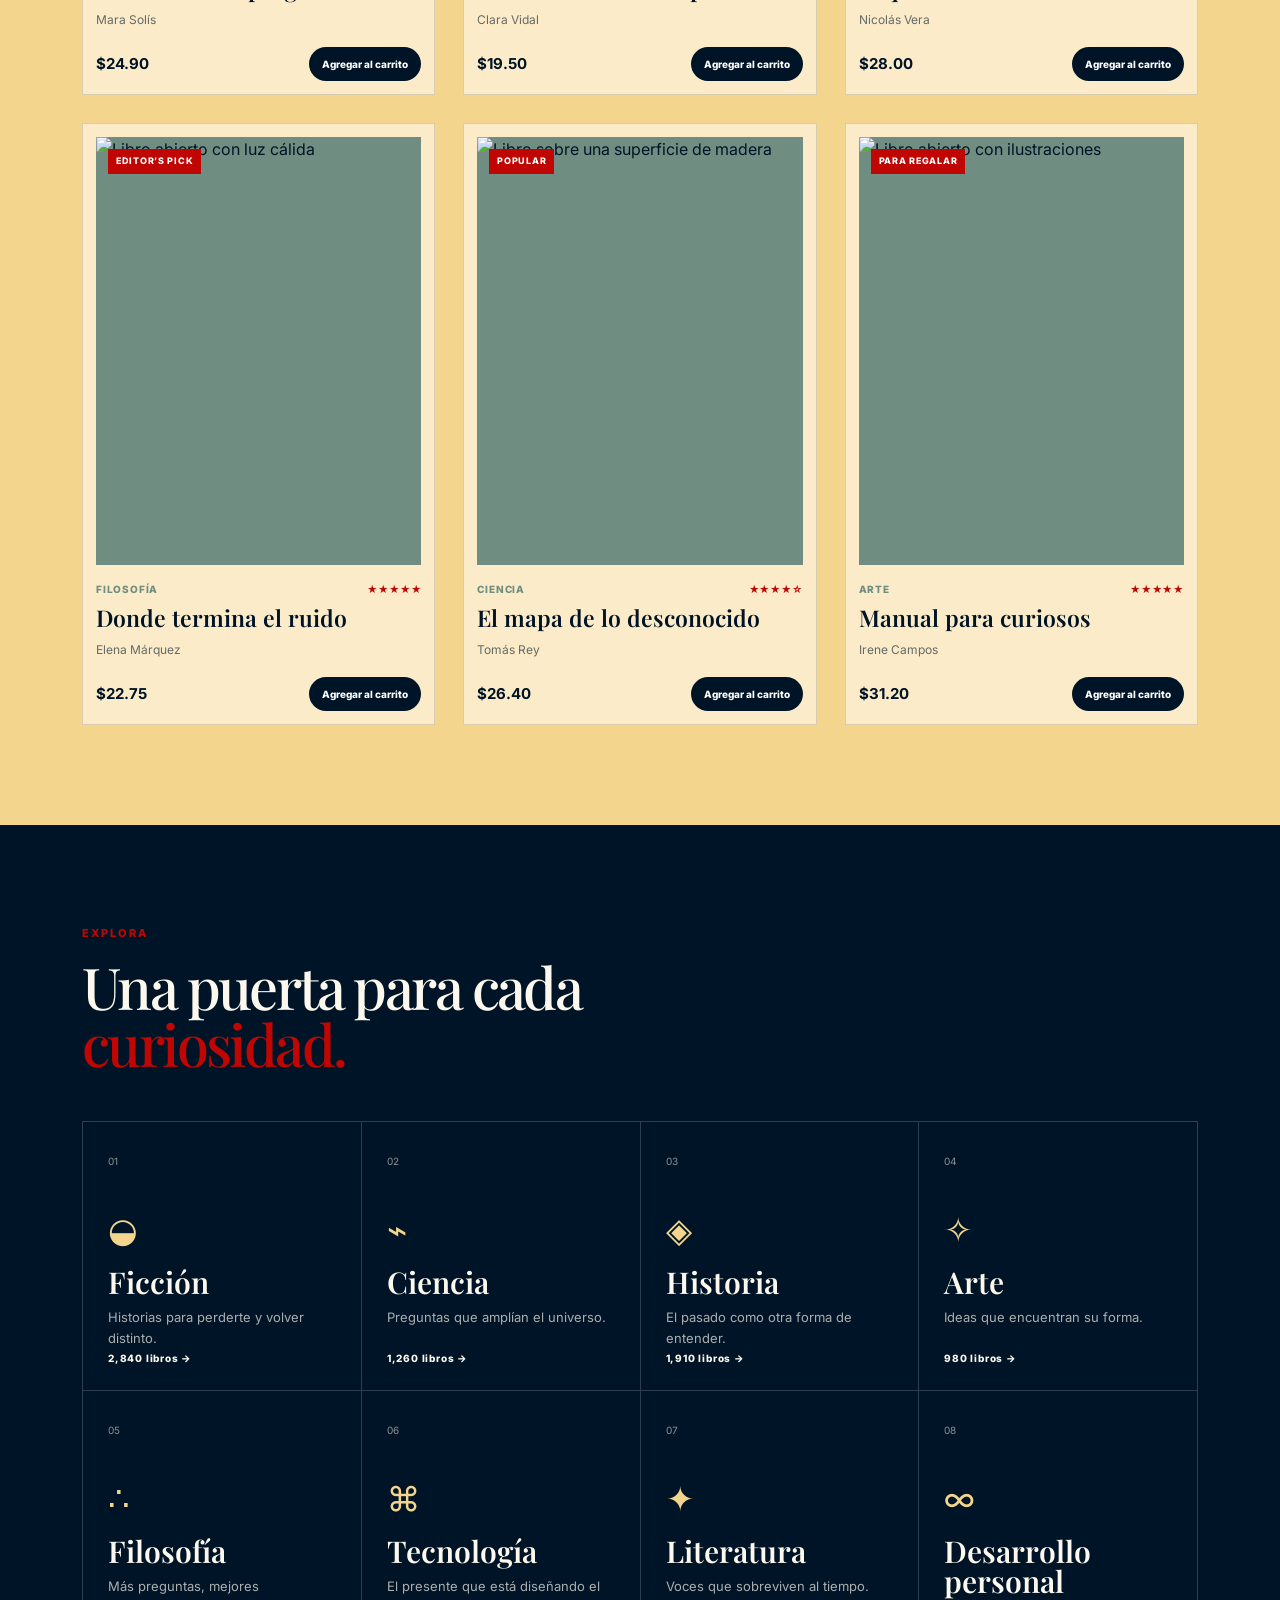
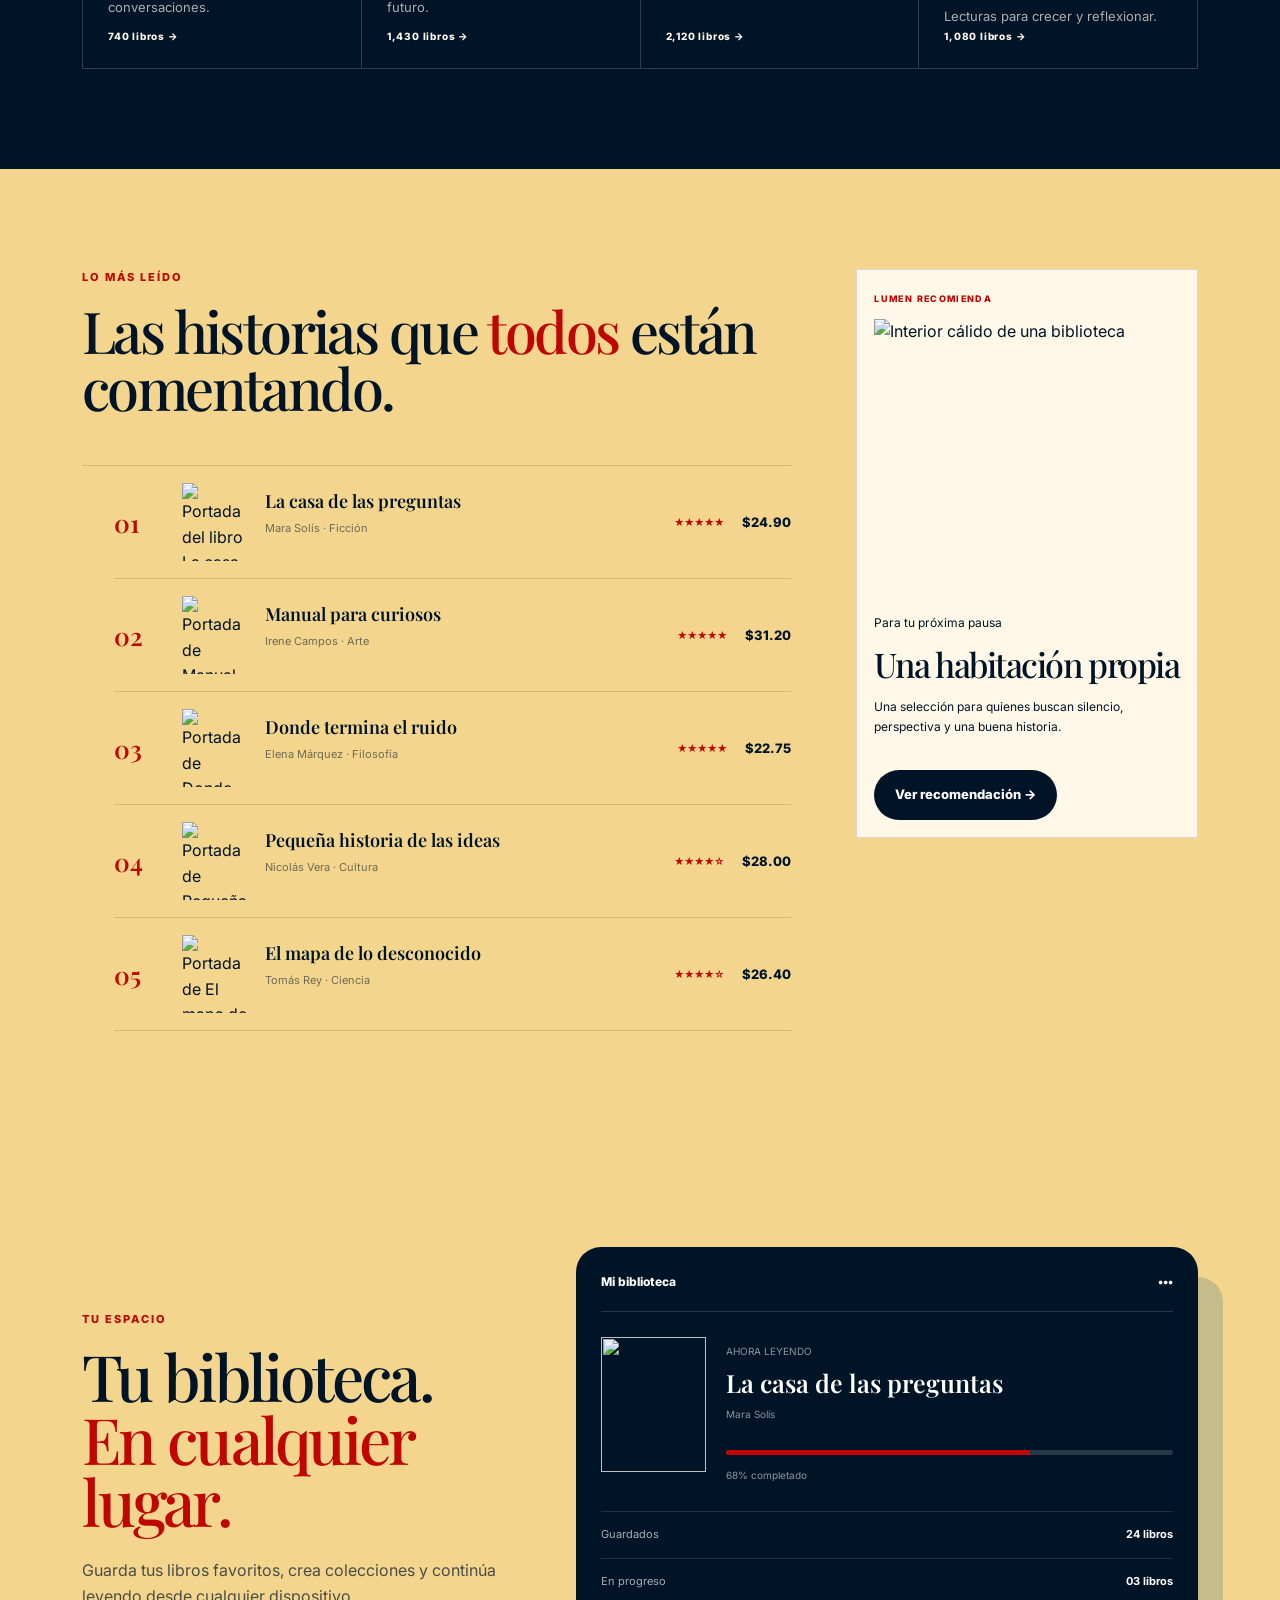
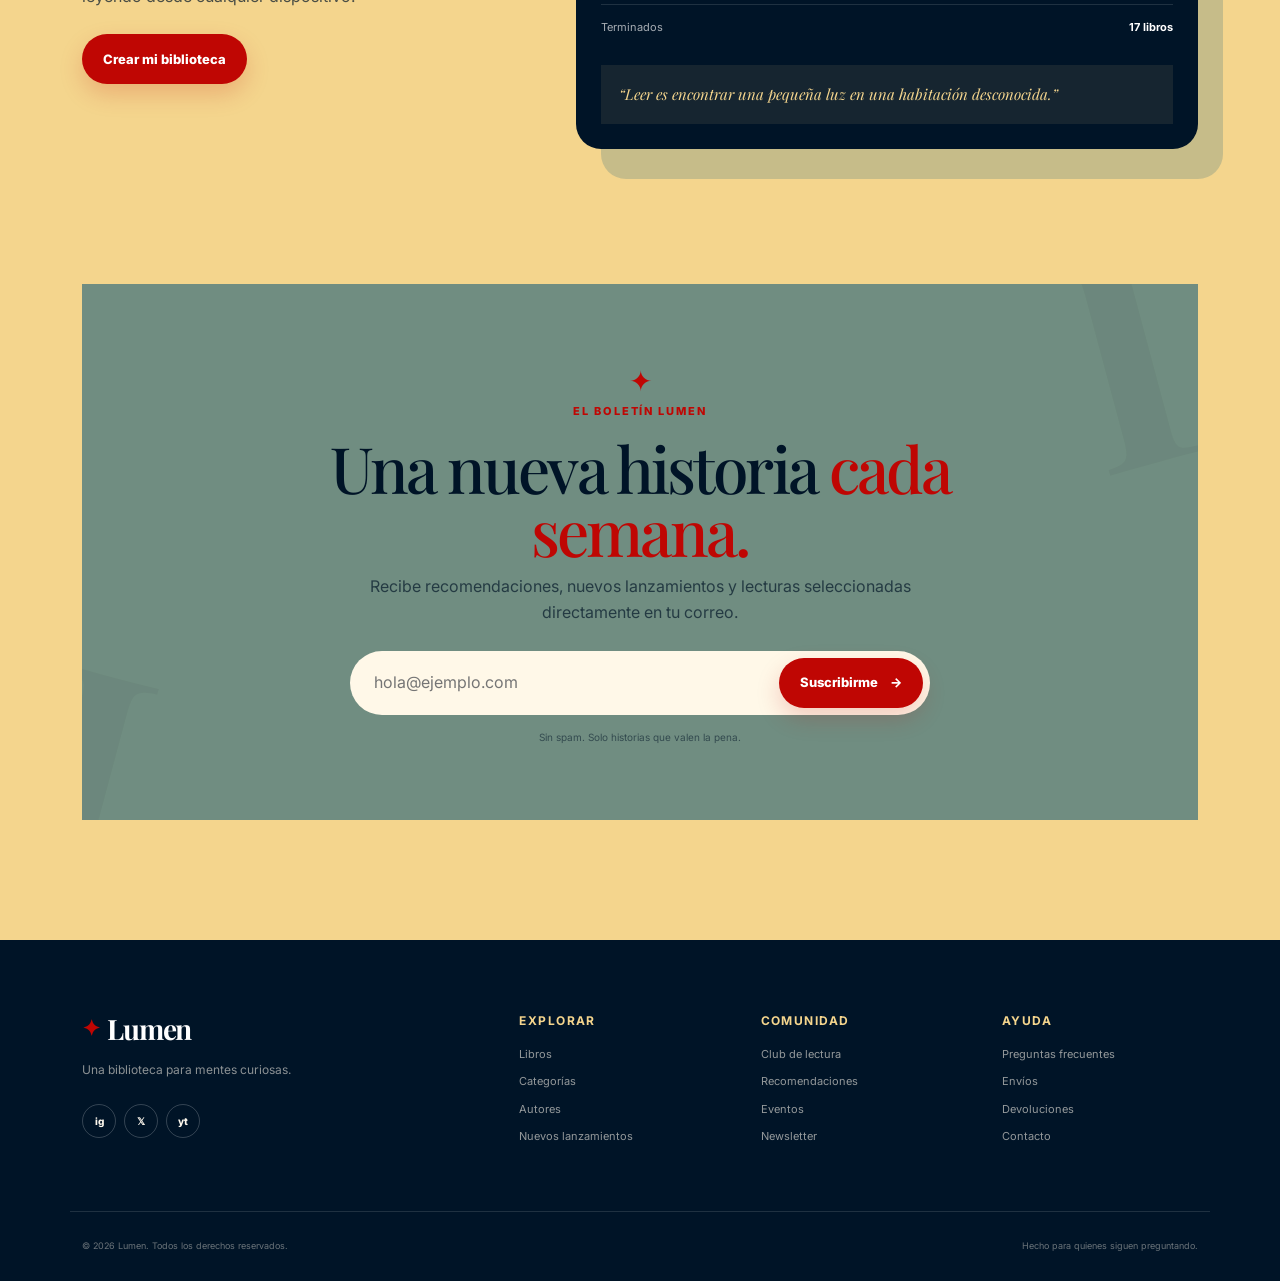
==== commit 6a22af79: "blocks" ====
--- a/templates/html/index.html
+++ b/templates/html/index.html
@@ -441,7 +441,7 @@
 
   <script src="/static/js/bootstrap.bundle.min.js"></script>
   <script src="/static/js/all.min.js"></script>
-  <script src="script.js" defer></script>
+  <script src="/static/js/script.js" defer></script>
 
 
 </body>
